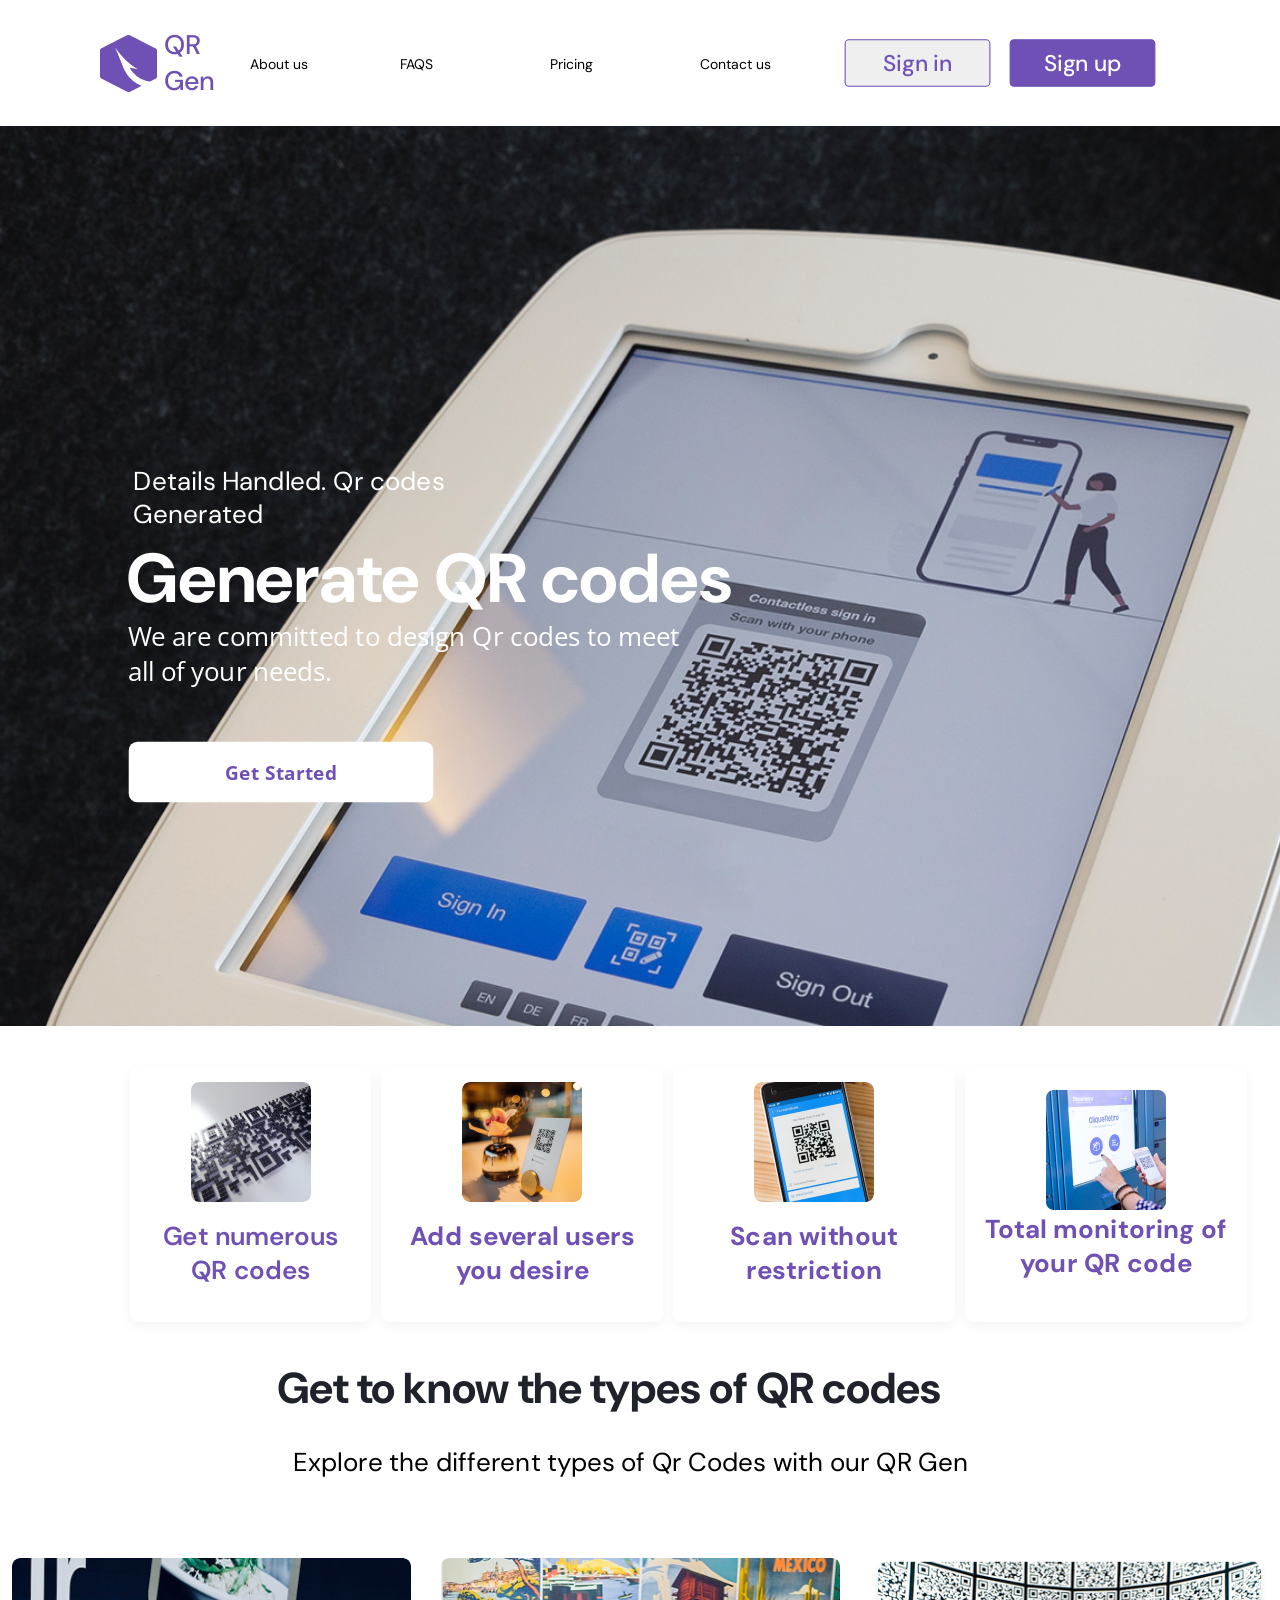
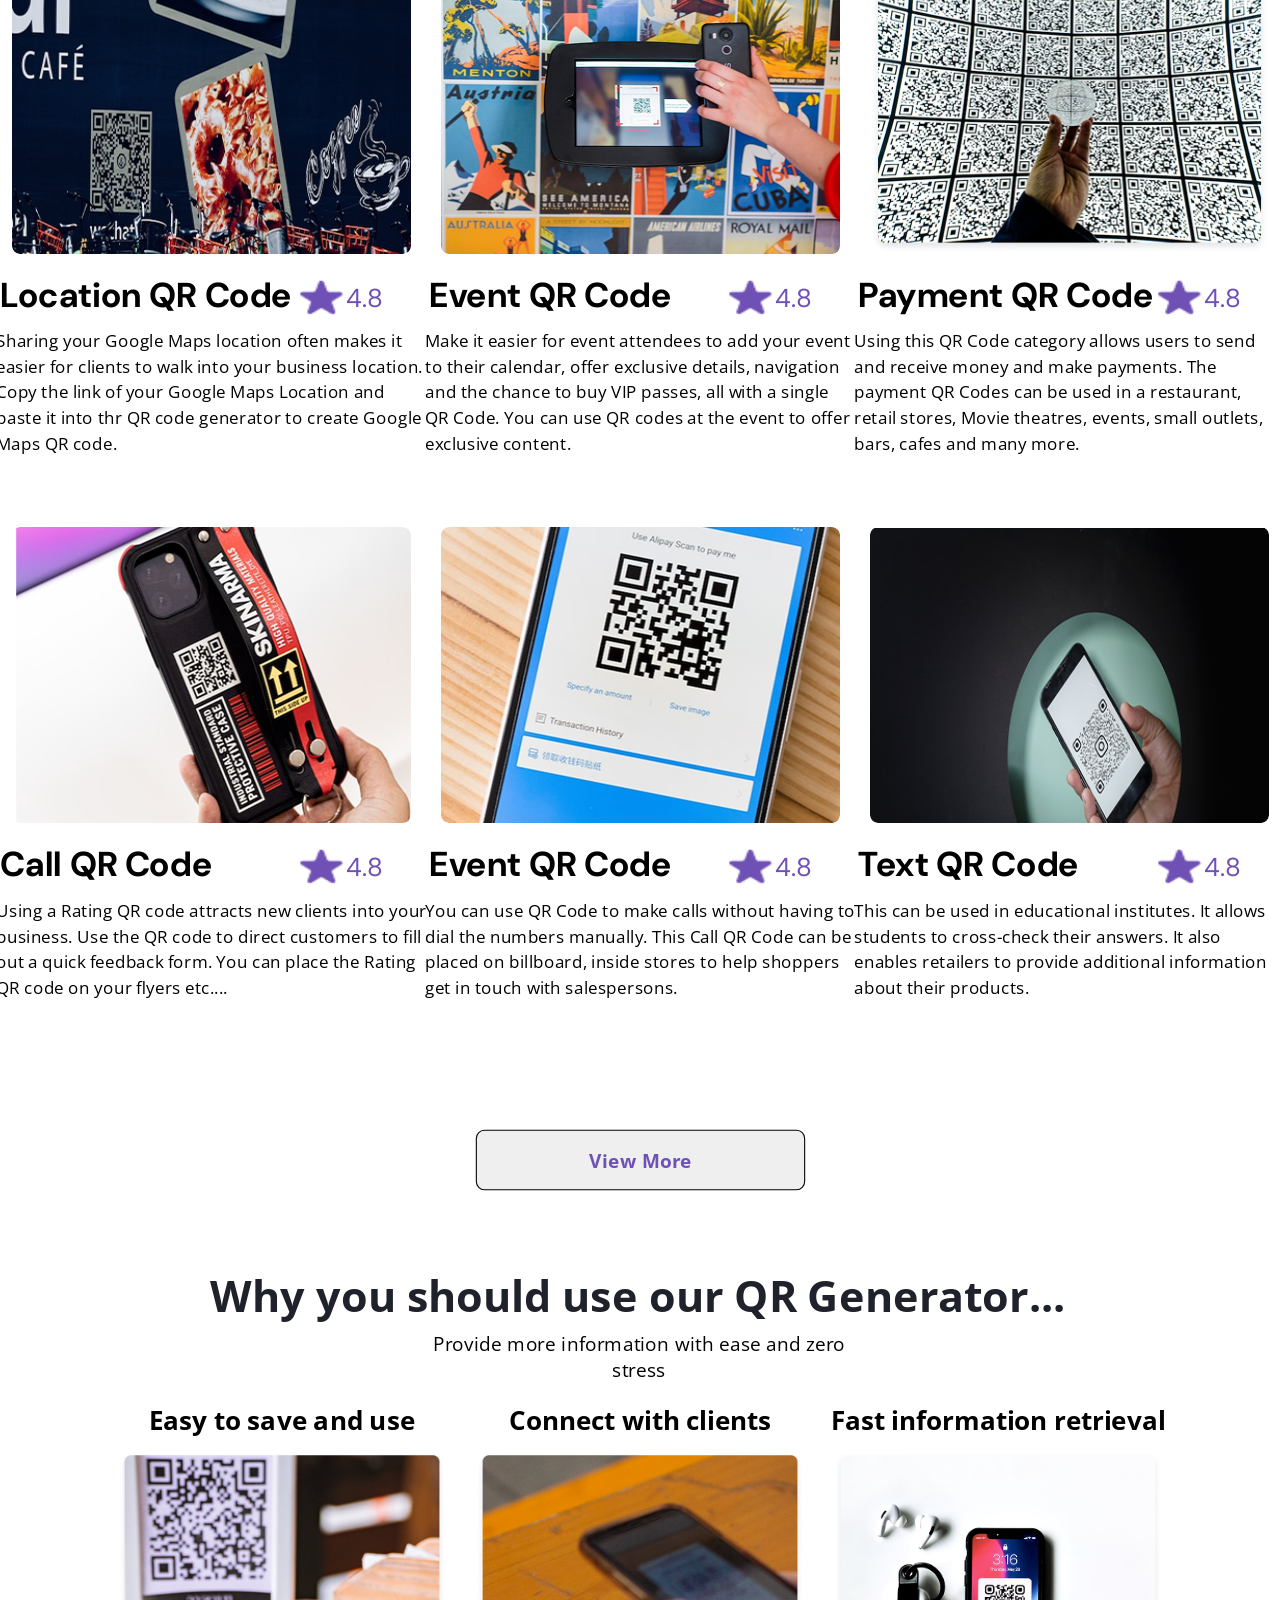
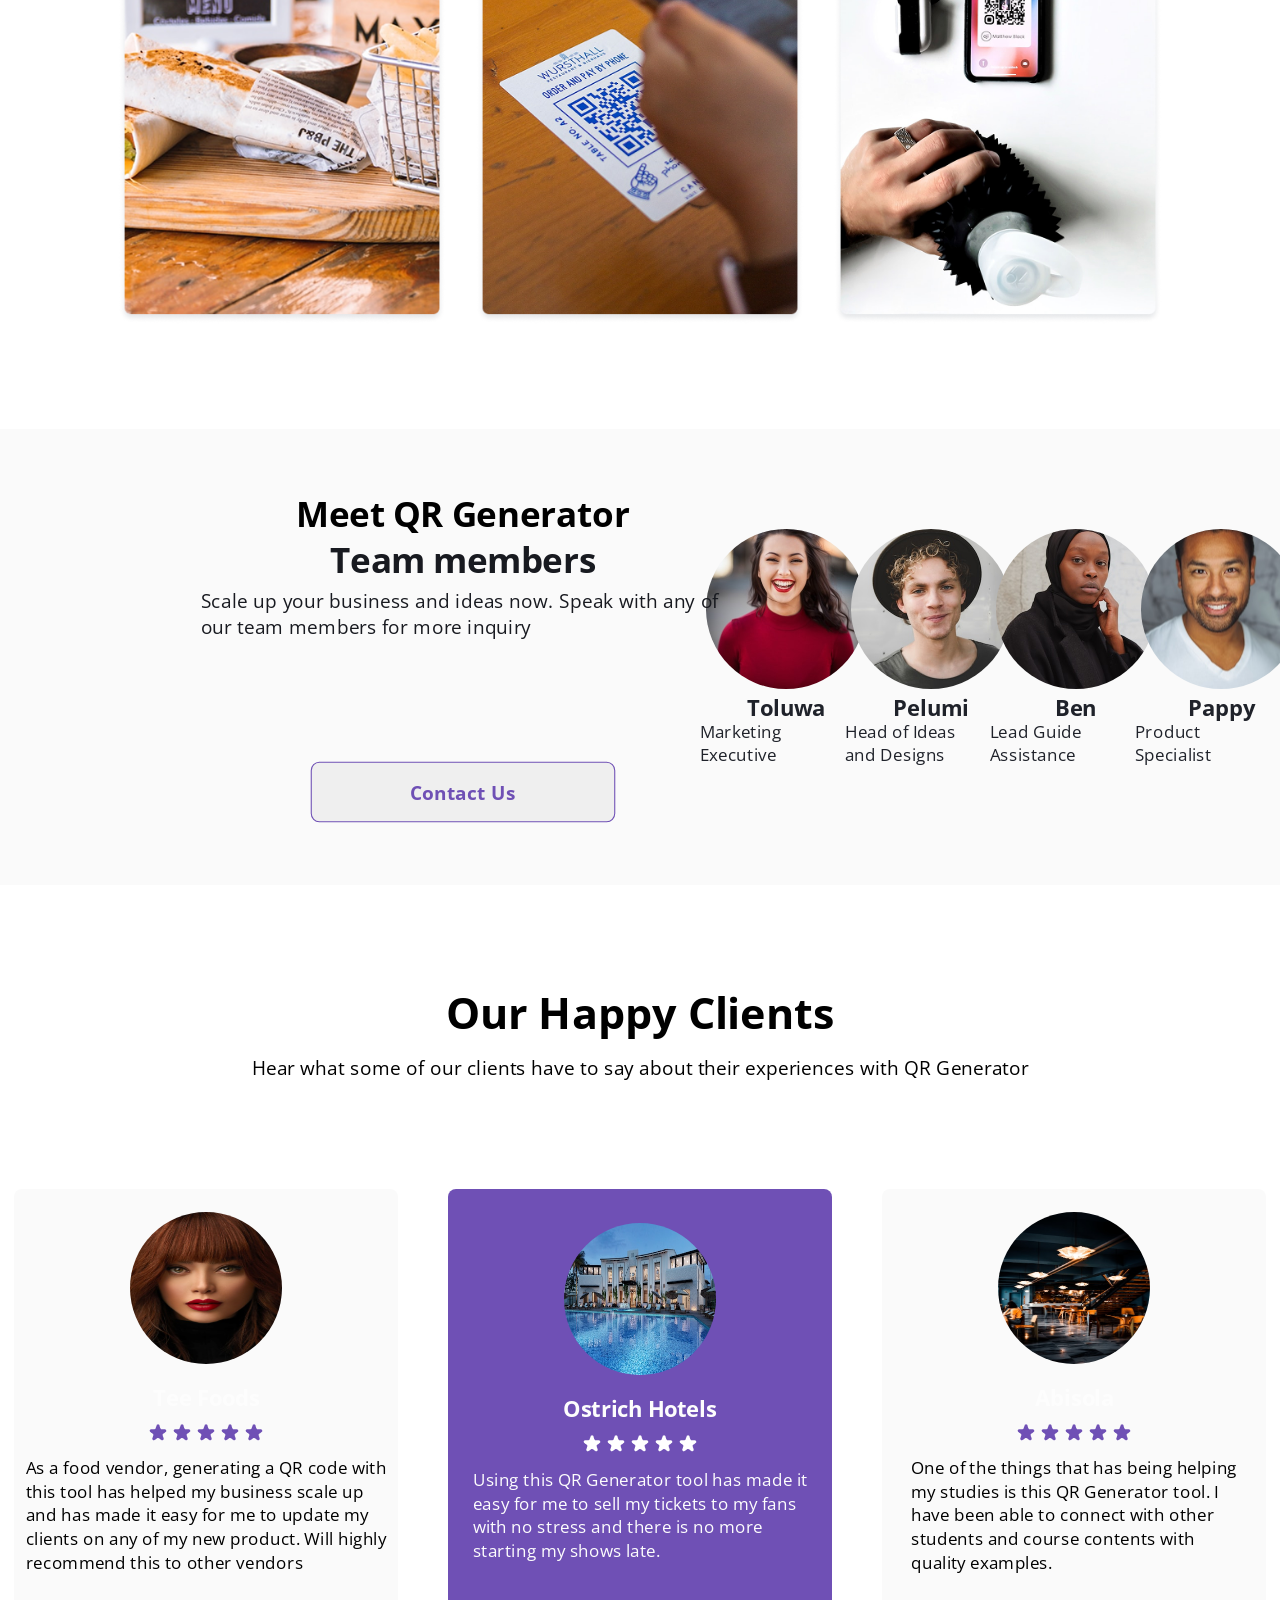
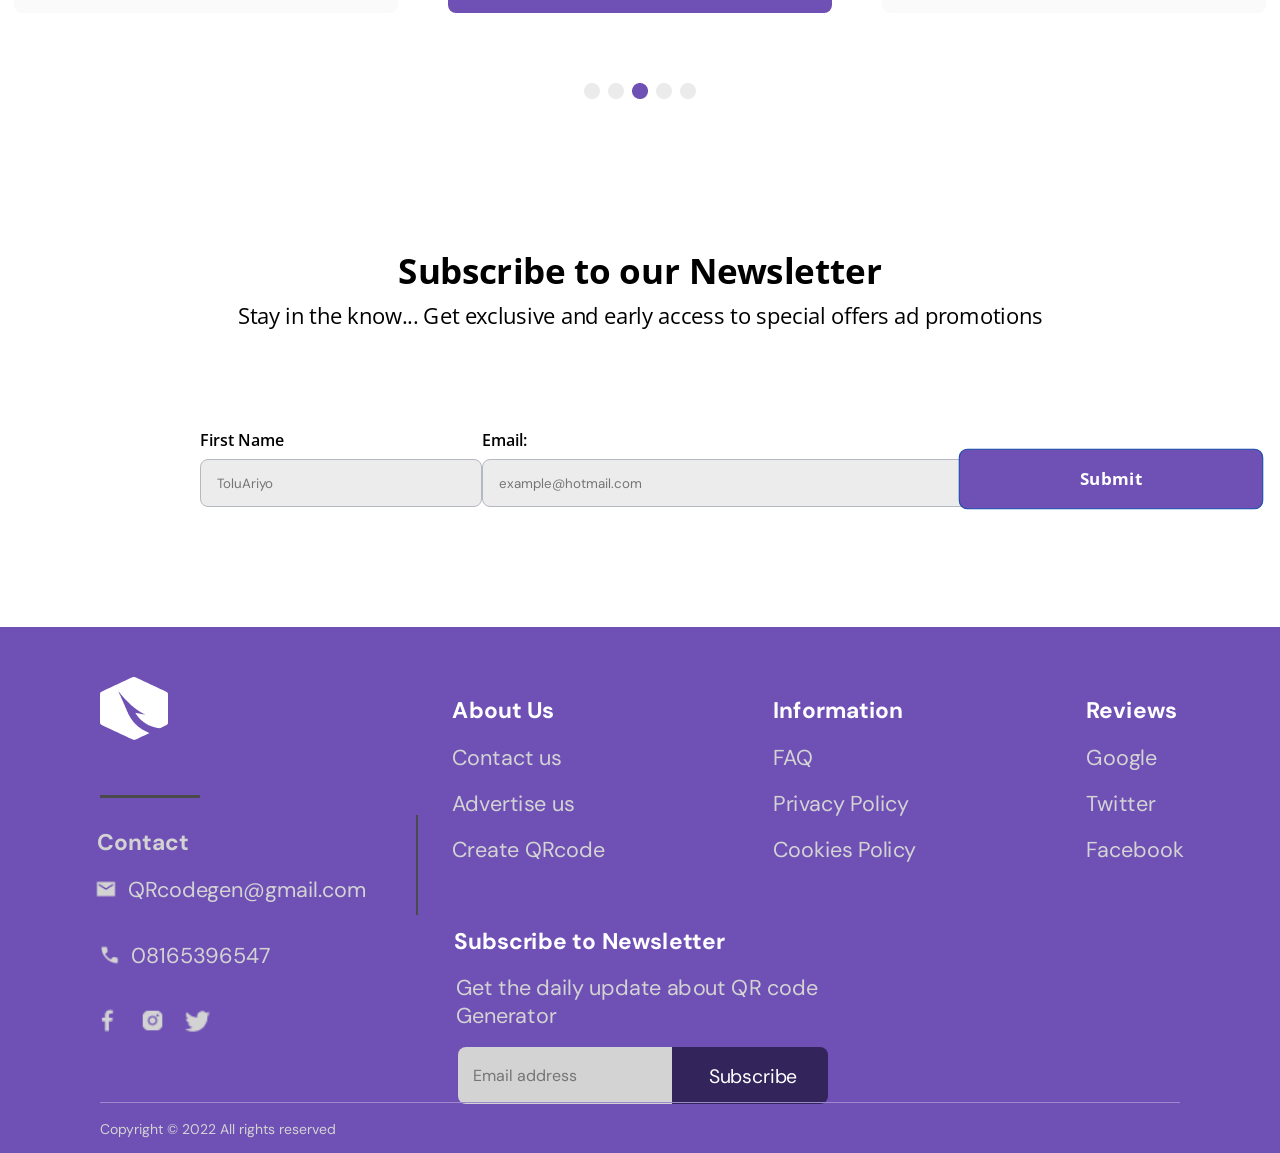
==== index.html @ 6923ab74 "changed HTML file name to index.html" ====
<!doctype html>
<html lang="en">
  <head>
    <meta charset="UTF-8" />
    <meta name="viewport" content="width=device-width, initial-scale=1.0" />
    <link rel="stylesheet" href="landing-page.css" />

    <title>QR Generate</title>
  </head>
  <body>
    <header>
      <div id="header-section">
        <div id="qr-gen">
          <img
            class="qr-img"
            src="Landing-page-images/The Catch Co svg.png"
            alt="Landing-page-images" />
          <p>QR Gen</p>
        </div>
        <nav>
          <ul>
            <a href=""><li>About us</li></a>
            <a href=""><li>FAQS</li></a>
            <a href=""> <li>Pricing</li></a>
            <a href=""><li>Contact us</li></a>
            <button class="sign-in">Sign in</button>
            <button class="sign-up">Sign up</button>
          </ul>
        </nav>
      </div>
    </header>

    <section class="hero">
      <div class="body-image"></div>
      <div class="tagline">
        <p class="details-handled">Details Handled. Qr codes Generated</p>
        <h1>Generate QR codes</h1>
        <p class="committed">
          We are committed to design Qr codes to meet <br />
          all of your needs.
        </p>
        <button class="get-started-btn">Get Started</button>
      </div>
    </section>

    <section class="features-container">
      <div class="feature-card">
        <div class="image-wrapper">
          <img
            class="flight"
            src="Landing-page-images/icons8-flight-64 (1) 1.svg"
            alt="" />
          <p class="numerous-code">Get numerous QR codes</p>
        </div>
      </div>

      <div class="feature-card">
        <div class="image-wrapper">
          <img
            class="tourism"
            src="Landing-page-images/icons8-tourism-64 1.png"
            alt="" />
          <p class="several-users">Add several users <br />you desire</p>
        </div>
      </div>
      <div class="feature-card">
        <div class="image-wrapper">
          <img
            class="hotel-building"
            src="Landing-page-images/icons8-hotel-building-96 1.png"
            alt="" />
          <p class="no-restriction">
            Scan without <br />
            restriction
          </p>
        </div>
      </div>

      <div class="feature-card">
        <div class="image-wrapper">
          <img
            class="transportation"
            src="Landing-page-images/icons8-transportation-64 2.png"
            alt="" />
          <p class="total-monitoring">Total monitoring of your QR code</p>
        </div>
      </div>
    </section>

    <section class="explore">
      <div>
        <h2>Get to know the types of QR codes</h2>
        <p>Explore the different types of Qr Codes with our QR Gen</p>
      </div>
    </section>

    <!-- LETTER-SPACING NEEEDED FOR THE PARAGRAPHS IN RECTANGLE-CONTAINER SECTION -->
    <section class="rectangle-container">
      <!-- First -->
      <div class="rectangle-main">
        <img class="layout" src="Landing-page-images/Rectangle 9.png" alt="" />

        <div class="ratings-class">
          <div>
            <h2>Location QR Code</h2>
          </div>

          <div class="ratings">
            <img src="Landing-page-images/Star 1.png" alt="" />
            <span>4.8</span>
          </div>
        </div>

        <p>
          Sharing your Google Maps location often makes it easier for clients to
          walk into your business location. Copy the link of your Google Maps
          Location and paste it into thr QR code generator to create Google Maps
          QR code.
        </p>
      </div>

      <!-- Second -->
      <div class="rectangle-main">
        <img class="layout" src="Landing-page-images/Rectangle 5.png" alt="" />

        <div class="ratings-class">
          <div>
            <h2>Event QR Code</h2>
          </div>

          <div class="ratings">
            <img src="Landing-page-images/Star 1.png" alt="" />
            <span>4.8</span>
          </div>
        </div>

        <p>
          Make it easier for event attendees to add your event to their
          calendar, offer exclusive details, navigation and the chance to buy
          VIP passes, all with a single QR Code. You can use QR codes at the
          event to offer exclusive content.
        </p>
      </div>

      <!-- Third -->
      <div class="rectangle-main">
        <img class="layout" src="Landing-page-images/Rectangle 6.png" alt="" />

        <div class="ratings-class">
          <div>
            <h2>Payment QR Code</h2>
          </div>

          <div class="ratings">
            <img src="Landing-page-images/Star 1.png" alt="" />
            <span>4.8</span>
          </div>
        </div>

        <p>
          Using this QR Code category allows users to send and receive money and
          make payments. The payment QR Codes can be used in a restaurant,
          retail stores, Movie theatres, events, small outlets, bars, cafes and
          many more.
        </p>
      </div>
    </section>

    <section class="rectangle-container">
      <!-- First -->
      <div class="rectangle-main">
        <img
          class="layout"
          src="Landing-page-images/Why section 1.png"
          alt="" />

        <div class="ratings-class">
          <div>
            <h2>Call QR Code</h2>
          </div>

          <div class="ratings">
            <img src="Landing-page-images/Star 1.png" alt="" />
            <span>4.8</span>
          </div>
        </div>

        <p>
          Using a Rating QR code attracts new clients into your business. Use
          the QR code to direct customers to fill out a quick feedback form. You
          can place the Rating QR code on your flyers etc....
        </p>
      </div>

      <!-- Second -->
      <div class="rectangle-main">
        <img class="layout" src="Landing-page-images/Frame 30790.png" alt="" />

        <div class="ratings-class">
          <div>
            <h2>Event QR Code</h2>
          </div>

          <div class="ratings">
            <img src="Landing-page-images/Star 1.png" alt="" />
            <span>4.8</span>
          </div>
        </div>

        <p>
          You can use QR Code to make calls without having to dial the numbers
          manually. This Call QR Code can be placed on billboard, inside stores
          to help shoppers get in touch with salespersons.
        </p>
      </div>

      <!-- Third -->
      <div class="rectangle-main">
        <img class="layout" src="Landing-page-images/Rectangle 7.png" alt="" />

        <div class="ratings-class">
          <div>
            <h2>Text QR Code</h2>
          </div>

          <div class="ratings">
            <img src="Landing-page-images/Star 1.png" alt="" />
            <span>4.8</span>
          </div>
        </div>

        <p>
          This can be used in educational institutes. It allows students to
          cross-check their answers. It also enables retailers to provide
          additional information about their products.
        </p>
      </div>
    </section>

    <section class="btn">
      <button class="view-more-btn">View More</button>
    </section>

    <section class="centered">
      <div class="centered-container">
        <h2>Why you should use our QR Generator...</h2>
        <p>Provide more information with ease and zero stress</p>
      </div>
    </section>

    <section class="easy-fast-connect">
      <div class="efc-container">
        <h2 class="one">Easy to save and use</h2>
        <img src="Landing-page-images/Rectangle A.png" alt="" />
      </div>

      <div class="efc-container">
        <h2 class="three">Connect with clients</h2>
        <img src="Landing-page-images/Rectangle 5 B.png" alt="" />
      </div>

      <div class="efc-container">
        <h2 class="two">Fast information retrieval</h2>
        <img src="Landing-page-images/Rectangle 5 C.png" alt="" />
      </div>
    </section>

    <section class="team-container">
      <div class="scale">
        <h2>Meet QR Generator <span class="team">Team members</span></h2>
        <p>
          Scale up your business and ideas now. Speak with any of <br />
          <span class="our-team">our team members for more inquiry</span>
        </p>

        <button class="contact-us-btn">Contact Us</button>
      </div>

      <div class="team-members">
        <div>
          <img src="Landing-page-images/Toluwa.jpg" alt="" />
          <h3>Toluwa</h3>
          <p>
            Marketing <br />
            Executive
          </p>
        </div>

        <div>
          <img src="Landing-page-images/Pelumi.jpg" alt="" />
          <h3>Pelumi</h3>
          <p>
            Head of Ideas <br />
            and Designs
          </p>
        </div>

        <div>
          <img src="Landing-page-images/Ben.jpg" alt="" />
          <h3>Ben</h3>
          <p>
            Lead Guide <br />
            Assistance
          </p>
        </div>

        <div>
          <img src="Landing-page-images/Pappy.jpg" alt="" />
          <h3>Pappy</h3>
          <p>
            Product <br />
            Specialist
          </p>
        </div>
      </div>
    </section>

    <section class="happy-client">
      <h2>Our Happy Clients</h2>
      <p>
        Hear what some of our clients have to say about their experiences with
        QR Generator
      </p>
    </section>

    <section class="star-ratings">
      <div class="profile">
        <img src="Landing-page-images/Tee-foods.jpg" alt="" />
        <h3>Tee Foods</h3>
        <img class="profile-word" src="Landing-page-images/Stars.png" alt="" />
        <p>
          As a food vendor, generating a QR code with <br />
          this tool has helped my business scale up <br />
          and has made it easy for me to update my <br />
          clients on any of my new product. Will highly <br />
          recommend this to other vendors
        </p>
      </div>

      <div class="profile hotels">
        <img src="Landing-page-images/Ostrich-Hotels.jpg" alt="" />
        <h3>Ostrich Hotels</h3>
        <img
          class="profile-word"
          src="Landing-page-images/White-Star.png"
          alt="" />
        <p>
          Using this QR Generator tool has made it <br />
          easy for me to sell my tickets to my fans <br />
          with no stress and there is no more <br />
          starting my shows late.
        </p>
      </div>

      <div class="profile">
        <img src="Landing-page-images/Abisola.jpg" alt="" />
        <h3>Abisola</h3>
        <img class="profile-word" src="Landing-page-images/Stars.png" alt="" />
        <p>
          One of the things that has being helping <br />
          my studies is this QR Generator tool. I <br />
          have been able to connect with other <br />
          students and course contents with <br />
          quality examples.
        </p>
      </div>
    </section>
    <section class="loading">
      <img src="Landing-page-images/Load.png" alt="" />
    </section>

    <section class="subscribe">
      <div class="subscribe-container">
        <h2>Subscribe to our Newsletter</h2>
        <p>
          Stay in the know... Get exclusive and early access to special offers
          ad promotions
        </p>
      </div>
    </section>

    <section class="form-container">
      <form action="/submit" method="POST">
        <div class="information">
          <label for="name">First Name</label>
          <input type="name" id="name" placeholder="ToluAriyo" />
        </div>

        <div class="information email">
          <label for="email">Email:</label>
          <input
            type="email"
            id="email"
            name="email"
            placeholder="example@hotmail.com" />
        </div>

        <div class="information">
          <button type="submit">Submit</button>
        </div>
      </form>
    </section>

    <footer>
      <div class="site-footer">
        <div class="left-footer">
          <img class="vector-img" src="Landing-page-images/Vector.png" alt="" />
          <div class="line"></div>
          <h2>Contact</h2>
          <p>
            <img src="Landing-page-images/ic_sharp-email.png" alt="" />
            QRcodegen@gmail.com
          </p>
          <p>
            <img
              src="Landing-page-images/material-symbols_call.png"
              alt="" />08165396547
          </p>
          <div class="images-class">
            <img src="Landing-page-images/uim_facebook-f.png" alt="" />
            <img src="Landing-page-images/ph_instagram-logo-fill.png" alt="" />
            <img src="Landing-page-images/bi_twitter.png" alt="" />
          </div>
          <!-- <p>Copyright &copy; 2022 All rights reserved</p> -->
        </div>

        <div class="line2"></div>

        <div class="right-footer">
          <div>
            <h2>About Us</h2>
            <p>Contact us</p>
            <p>Advertise us</p>
            <p>Create QRcode</p>
          </div>

          <div>
            <h2>Information</h2>
            <p>FAQ</p>
            <p>Privacy Policy</p>
            <p>Cookies Policy</p>
          </div>

          <div>
            <h2>Reviews</h2>
            <p>Google</p>
            <p>Twitter</p>
            <p>Facebook</p>
          </div>

          <div>
            <h2 class="last">Subscribe to Newsletter</h2>
            <p class="update">Get the daily update about QR code Generator</p>
            <div class="subscribe-box">
              <input type="email" placeholder="Email address" />
              <button>Subscribe</button>
            </div>
          </div>
        </div>
      </div>

      <hr class="footer-divider" />
      <div class="footer-copyright">
        Copyright &copy; 2022 All rights reserved
      </div>
    </footer>
  </body>
</html>
---- landing-page.css ----
@font-face {
  font-family: DM Sans;
  src: url(fonts/DMSans-VariableFont_opsz\,wght.ttf);
}

@font-face {
  font-family: Open sans;
  src: url(fonts/OpenSans-VariableFont_wdth\,wght.ttf);
}

* {
  margin: 0;
  padding: 0;
  box-sizing: border-box;
  font-family: DM sans;
}

body {
  overflow-x: hidden;
}
#header-section,
#qr-gen,
nav,
ul,
.features-container {
  display: flex;
  align-items: center;
  justify-content: space-between;
}

li {
  width: 100px;
  height: 16px;
  margin-right: 50px;
  font-weight: 400;
  font-size: 0.875rem;
}

header {
  padding: 10px 100px;
}
ul {
  list-style: none;
}
a,
a:hover,
a:active,
a:visited {
  text-decoration: none;
  color: #000;
}
#qr-gen img {
  width: 57px;
  height: 57px;
  margin-right: 10px;
}
#qr-gen p {
  color: #6f50b5;
  font-weight: 500;
  font-size: 1.56rem;
  margin-top: 20px;
}
.sign-in,
.sign-up {
  width: 135px;
  height: 44px;
  border-radius: 4px;
  border-width: none;
  border: 1px solid #6f50b5;
  color: #6f50b5;
  margin-right: 30px;
  font-weight: 500;
  font-size: 1.3125rem;
  transition: all 0.3s ease;
  cursor: pointer;
}
.sign-in:hover {
  color: #fff;
  background-color: #261943;
  transform: scale(1.1);
}
.sign-up {
  background-color: #6f50b5;
  color: #fff;
}
.sign-up:hover {
  background-color: #fff;
  color: #6f50b5;
  transform: scale(1.1);
}
.body-image {
  height: 100vh;
  width: 100%;
  background-image: url(Landing-page-images/Rectangle\ 3.png);
  background-size: cover;
  background-position: 90% center;
  background-repeat: no-repeat;
  position: relative;
  display: flex;
  /* align-items: center; */
}
.body-image {
  
  align-items: flex-end;
  padding: 0 20px 60px;
  overflow: hidden;
}

.tagline {
  position: absolute;
  bottom: 100px;
  left: 150px;
}

.details-handled {
  width: 413px;
  height: 32px;
  font-weight: 400;
  font-size: 1.5rem;
  color: #ffffff;
  margin-bottom: 40px;
}
.tagline h1 {
  width: 603px;
  height: 83px;
  font-weight: 700;
  font-size: 4rem;
  color: #ffffff;
  margin-bottom: 30px;
}
.tagline h1 {
  margin: 0;
}
.committed {
  width: 561px;
  height: 64px;
  font-size: 1.5rem;
  font-weight: 400;
  font-family: Open sans;
  color: #ffffff;
  margin-bottom: 60px;
  text-align: start;
}

.get-started-btn {
  width: 282px;
  height: 56px;
  border-radius: 8px;
  padding: 12px 8px;
  background-color: #fff;
  border: none;
  color: #6f50b5;
  font-size: 1.125rem;
  font-family: Open sans;
  font-weight: 700;
  margin-left: -10px;
}
.features-container {
  padding: 40px 130px;
  background-color: #fff;
  gap: 10px;
}
.feature-card {
  background: #ffffff;
  border-radius: 8px;
  box-shadow: 0 4px 12px rgba(0, 0, 0, 0.05);
  display: flex;
  flex-direction: column;
  align-items: center;
  justify-content: center;
  width: 282px;
  height: 256px;
  padding: 20px;
  text-align: center;

  transition:
    transform 0.35s cubic-bezier(0.25, 1, 0.5, 1),
    box-shadow 0.35s cubic-bezier(0.25, 1, 0.5, 1);

  cursor: pointer;
}
.feature-card:hover {
  transform: translateY(-8px) scale(1.03);
  box-shadow: 0 15px 30px rgba(111, 80, 181, 0.15);
}

.feature-card:hover img {
  transform: scale(1.05);
}
.flight,
.tourism,
.hotel-building,
.transporation {
  width: 120px;
  height: 120px;
  border-radius: 8px;
  margin-bottom: 15px;

  transition: transform 0.4s ease;
}

.features-container p {
  text-align: center;
}
.numerous-code {
  width: 201px;
  height: 64px;
  /* font-family: Open sans; */
  font-weight: 600;
  font-size: 1.5rem;
  color: #6f50b5;
}
.several-users {
  width: 253px;
  height: 64px;
  font-weight: 700;
  font-size: 1.5rem;
  color: #6f50b5;
}
.no-restriction {
  width: 262px;
  height: 64px;
  font-size: 1.5rem;
  font-weight: 700;
  color: #6f50b5;
}
.total-monitoring {
  width: 256px;
  height: 64px;
  font-size: 1.5rem;
  font-weight: 700;
  color: #6f50b5;
}
.explore {
  display: flex;
  justify-content: center;
  align-items: center;
  margin-bottom: 40px;
}

.explore h2 {
  width: 673px;
  height: 64px;
  font-weight: 700;
  font-size: 2.5rem;
  color: #1f222a;
  margin-bottom: 20px;
}
.explore p {
  width: 650px;
  height: 32px;
  font-weight: 400;
  font-size: 1.5rem;
  color: #000000;
  margin-left: 15px;
}
.explore-section {
  padding: 40px 20px;
  background-color: #ffffff;
}
.explore-section {
  padding: 20px 100px;
  background-color: #fff;
}
.rectangle-container {
  display: grid;
  grid-template-columns: repeat(3, 1fr);
  padding: 20px 200px;
  justify-content: center;
  align-items: start;
  margin-bottom: 15px;
  width: 100%;
  gap: 30px;
}

.ratings-class {
  display: flex;
  justify-content: space-between;
  align-items: center;
  padding-right: 30px;
}
.ratings {
  display: flex;
  align-items: center;
  gap: 5px;
}

.layout {
  width: 100%;
  height: 296px;
  border-radius: 8px;
  margin-bottom: 15px;
}

span {
  color: #6f50b5;
  width: 34px;
  height: 32px;
  font-weight: 400;
  font-size: 1.5rem;
}
.rectangle-main p {
  /* width: 100%;
  height: 120px; */
  font-family: Open sans;
  font-weight: 400;
  font-size: 1rem;
  text-align: start;
  margin-top: 10px;
  line-height: 1.5;
}
.ratings img {
  width: 40px;
  height: 32px;
}
.ratings-class h2 {
  width: 290px;
  height: 48px;
  font-weight: 700;
  font-size: 2rem;
}
.btn {
  display: flex;
  justify-content: center;
  align-items: center;
}
.view-more-btn {
  width: 305px;
  height: 56px;
  border-radius: 8px;
  padding: 12px 8px;
  border-width: none;
  border: 1px solid #000000;
  margin-top: 80px;
  margin-bottom: 80px;
  color: #6f50b5;
  font-family: Open sans;
  font-weight: 700;
  font-size: 1.125rem;
  cursor: pointer;
}
.view-more-btn:hover,
.get-started-btn:hover,
.contact-us-btn:hover {
  background-color: #4f46e5;
  color: #fff;
}
.centered {
  display: flex;
  justify-content: center;
  align-items: center;
}
.centered-container h2 {
  width: 796px;
  height: 64px;
  font-weight: 700;
  font-family: Open sans;
  font-size: 2.5rem;
  color: #1f222a;
}
.centered-container p {
  margin-left: 180px;
  text-align: center;
  width: 434px;
  height: 32px;
  font-family: Open sans;
  font-size: 1.125rem;
  font-weight: 400;
  margin-bottom: 20px;
}
.easy-fast-connect {
  display: flex;
  align-items: center;
  justify-content: center;
  padding: 20px 150px;
  gap: 30px;
}

.efc-container h2 {
  text-align: center;
  width: 328px;
  height: 48px;
  font-weight: 700;
  font-size: 1.5rem;
  font-family: Open sans;
}

.efc-container img {
  width: 100%;
  height: 100%;
  margin-bottom: 80px;
}
.team-container {
  display: flex;
  justify-content: space-between;
  align-items: center;
  padding: 20px 200px;
  background-color: #fafafa;
  margin-bottom: 100px;

  width: 100%;
  height: 456px;
}
.team-members h3,
p {
  text-align: center;
}
.team-members h3 {
  color: #1f222a;
  font-family: Open sans;
  font-weight: 700;
  font-size: 1.25rem;
}
.team-members p {
  color: #1f222a;
  font-weight: 400;
  font-size: 1rem;
  font-family: Open sans;
}
.team-members {
  display: grid;
  grid-template-columns: repeat(4, 1fr);
  /* display: flex;
  align-items: center; */
}
.team-members img {
  width: 160px;
  height: 160px;
  border-radius: 50%;
  object-fit: cover;

  transition: transform 0.4s ease-out;
}
.team-members:hover img,
p,
h3,
h2,
h1,
button,
span,
.ratings img {
  animation: playfulWiggle 0.6s ease-in-out forwards;
}
@keyframes playfulWiggle {
  0% {
    transform: scale(1) rotate(0deg);
  }
  30% {
    transform: scale(1.08) rotate(-3deg);
  }
  60% {
    transform: scale(1.08) rotate(3deg);
  }
  100% {
    transform: scale(1.08) rotate(0deg);
  }
}
.team-members div {
  margin-right: -15px;
}
.scale {
  padding-left: 100px;
}
.scale h2,
.team {
  width: 384px;
  height: 96px;
  font-family: Open sans;
  font-weight: 700;
  font-size: 2rem;
  color: #000;
}
.team {
  margin-right: 30px;
}
.scale .team {
  margin-left: 30px;
  color: #181a20;
}
.scale p .our-team {
  color: #181a20;
  width: 486px;
  height: 64px;
  font-family: Open sans;
  font-size: 1.125rem;
  color: #181a20;
}
.scale p {
  width: 486px;
  height: 64px;
  font-family: Open sans;
  font-size: 1.125rem;
  color: #181a20;
}
.scale {
  display: flex;
  align-items: center;
  flex-direction: column;
  text-align: center;
  margin-left: -80px;
}
.contact-us-btn {
  width: 282px;
  height: 56px;
  border-radius: 8px;
  border: 0.5px solid #6f50b5;
  font-family: Open sans;
  font-weight: 700;
  font-size: 1.125rem;
  color: #6f50b5;
  margin-top: 90px;
}
.happy-client {
  text-align: center;
  margin-bottom: 90px;
}
.happy-client h2 {
  font-family: Open sans;
  font-weight: 700;
  font-size: 2.5rem;
  margin-bottom: 15px;
}
.happy-client p {
  text-align: center;
  font-family: Open sans;
  font-weight: 400;
  font-size: 1.125rem;
}
.star-ratings {
  display: grid;
  grid-template-columns: repeat(3, 384px);
  justify-content: center;
  gap: 50px;
  padding: 20px 150px;
}

.profile {
  display: flex;
  flex-direction: column;
  align-items: center;
  justify-content: center;
  background-color: #fafafa;
  width: 384px;
  height: 424px;
  border-radius: 8px;
  cursor: pointer;
}
.profile:hover,
.hotel,
.efc-container img:hover,
/* .team-members img:hover, */
.layout:hover {
  animation: profile-image 1s ease-in-out;
}
.hotels {
  background-color: #6f50b5;
}
.hotels p,
h3 {
  color: #fdfdfd;
  font-family: Open sans;
  font-size: 1rem;
}
.hotels h3 {
  font-size: 1.25rem;
}
.profile h3 {
  font-weight: 700;
  font-size: 1.25rem;
  font-family: Open sans;
  margin-bottom: 10px;
}

.profile img:first-child {
  width: 152px;
  height: 152px;
  border-radius: 50%;
  margin-bottom: 20px;
}

@keyframes profile-image {
  0% {
    transform: scale(1);
  }
  50% {
    transform: scale(1.1);
  }
  100% {
    transform: scale(1);
  }
}
.profile-word {
  margin-bottom: 15px;
}
.profile p {
  font-family: Open sans;
  font-weight: 400;
  font-size: 1rem;
}
.loading {
  display: flex;
  align-items: center;
  justify-content: center;
  margin-top: 50px;
  margin-bottom: 150px;
}
.subscribe-container {
  text-align: center;
}
.subscribe-container h2 {
  font-weight: 700;
  font-family: Open sans;
  font-size: 2rem;
  margin-bottom: 10px;
}
.subscribe-container p {
  text-align: center;
  font-family: Open sans;
  font-weight: 400;
  font-size: 1.25rem;
  margin-bottom: 80px;
}
.form-container form {
  display: flex;
  align-items: flex-end;
  justify-content: space-between;
  padding: 20px 200px;
  margin-bottom: 100px;
}

.information {
  display: flex;
  align-items: flex-start;
  flex-direction: column;
}
.information input {
  width: 282px;
  height: 48px;
  background-color: #d9d9d980;
  border-radius: 8px;
  padding: 12px 16px;
  border: 0.5px solid #b4b8c0;
}
.email input {
  width: 488px;
  height: 48px;
}
.information label {
  font-family: Open sans;
  font-weight: 600;
  font-size: 1rem;
}
label {
  display: block;
  text-align: start;
  width: 100%;
  margin-bottom: 8px;
}
.information button {
  width: 282px;
  height: 56px;
  padding: 12px 8px;
  border-radius: 8px;
  border-width: none;
  background-color: #6f50b5;
  border: 0.5px solid #174aad;
  font-family: Open sans;
  font-size: 1rem;
  font-weight: 700;
  color: #ffffff;
}
.information button:hover {
  background-color: #270674;
  color: #bdbaba;
}
.site-footer {
  display: flex;
  justify-content: space-between;
  align-items: center;
  width: 100%;
  height: 456px;
  background-color: #6f50b5;
  padding: 20px 100px;
}
.line {
  width: 100px;
  height: 3px;
  background-color: #4a4a4a;
}
.line2 {
  margin-top: 20px;
  margin-left: 60px;
  width: 3px;
  height: 100px;
  background-color: #4a4a4a;
}
/* .line3 {
  width: 80%;
  height: 3px;
   background-color: #4a4a4a;
} */
.left-footer {
  display: flex;
  flex-direction: column;
  justify-content: center;
  align-items: flex-start;
  gap: 20px;
}
.images-class {
  display: flex;
  margin-left: -10px;
  gap: 15px;
}

.left-footer p {
  display: flex;
  gap: 10px;
}
.vector-img {
  width: 68px;
  height: 62.77px;
  /* margin-top: -px; */
  margin-bottom: 35px;
}
.left-footer h2 {
  font-weight: 700;
  font-size: 1.3125rem;
  color: #d3d3d3;
  margin-top: 10px;
}
.left-footer p {
  font-weight: 400;
  font-size: 1.25rem;
  color: #d3d3d3;
}
.left-footer p img {
  margin-left: 5px;
  width: 20px;
  object-fit: contain;
}
.images-class img {
  margin-left: 5px;
  width: 25px;
  height: 25px;
}

.subscribe-box {
  display: flex;
  width: 370px;
  border-radius: 8px;
  overflow: hidden;
}

.subscribe-box input {
  flex: 1;
  border: none;
  padding: 18px 15px;
  font-size: 16px;
  background: #d3d3d3;
  outline: none;
}

.subscribe-box button {
  border: none;
  padding: 0 25px;
  background: #33245c;
  color: white;
  font-size: 18px;
  cursor: pointer;
}

.last {
  margin-top: -5px;
  margin-left: 10px;
}
.right-footer {
  margin-left: 40px;
  margin-top: 90px;
  display: flex;
  justify-content: space-between;
  align-items: center;
  gap: 50px;
  /* New lines */
  width: 100%;
  flex-wrap: wrap;
}
.right-footer div h2,
p {
  text-align: start;
  margin-bottom: 20px;
}
.right-footer h2 {
  font-weight: 700;
  font-size: 1.3125rem;
  color: #fff;
}
.right-footer p {
  font-weight: 400;
  font-size: 1.25rem;
  color: #d3d3d3;
}

/* New line */
.right-footer button,
.right-footer a {
  width: 100%;
  max-width: 100%;
  box-sizing: border-box;
}

.update {
  width: 350px;
  margin-left: 12px;
}
footer {
  position: relative;
  padding-bottom: 60px;
}

.site-footer {
  position: relative;
}

footer {
  background-color: #6f50b5;
  position: relative;
  padding-bottom: 70px;
}

.footer-divider {
  position: absolute;
  bottom: 50px;
  left: 100px;
  right: 100px;
  border: none;
  border-top: 1px solid #9d88cc;
  width: calc(100% - 200px);
}

.footer-copyright {
  position: absolute;
  bottom: 15px;
  left: 100px;
  color: #d3d3d3;
  font-weight: 400;
  font-size: 0.875rem;
}
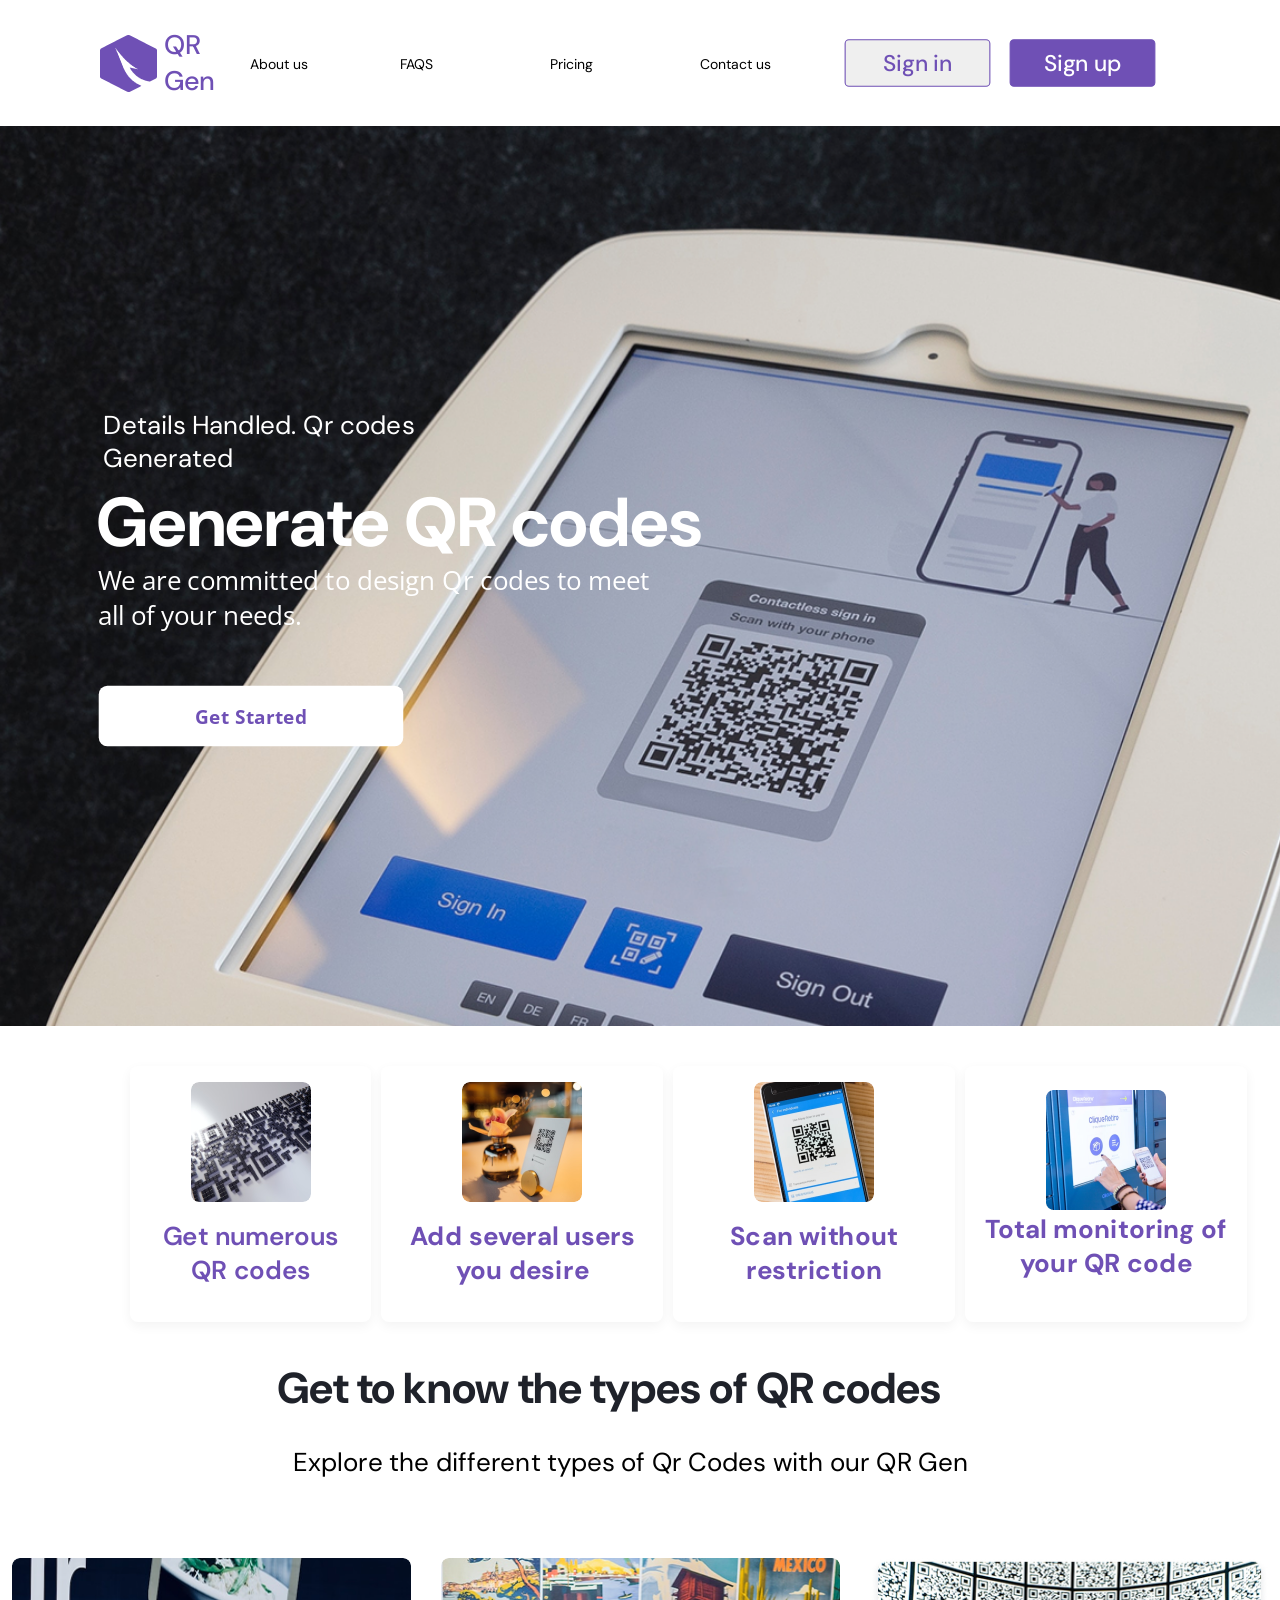
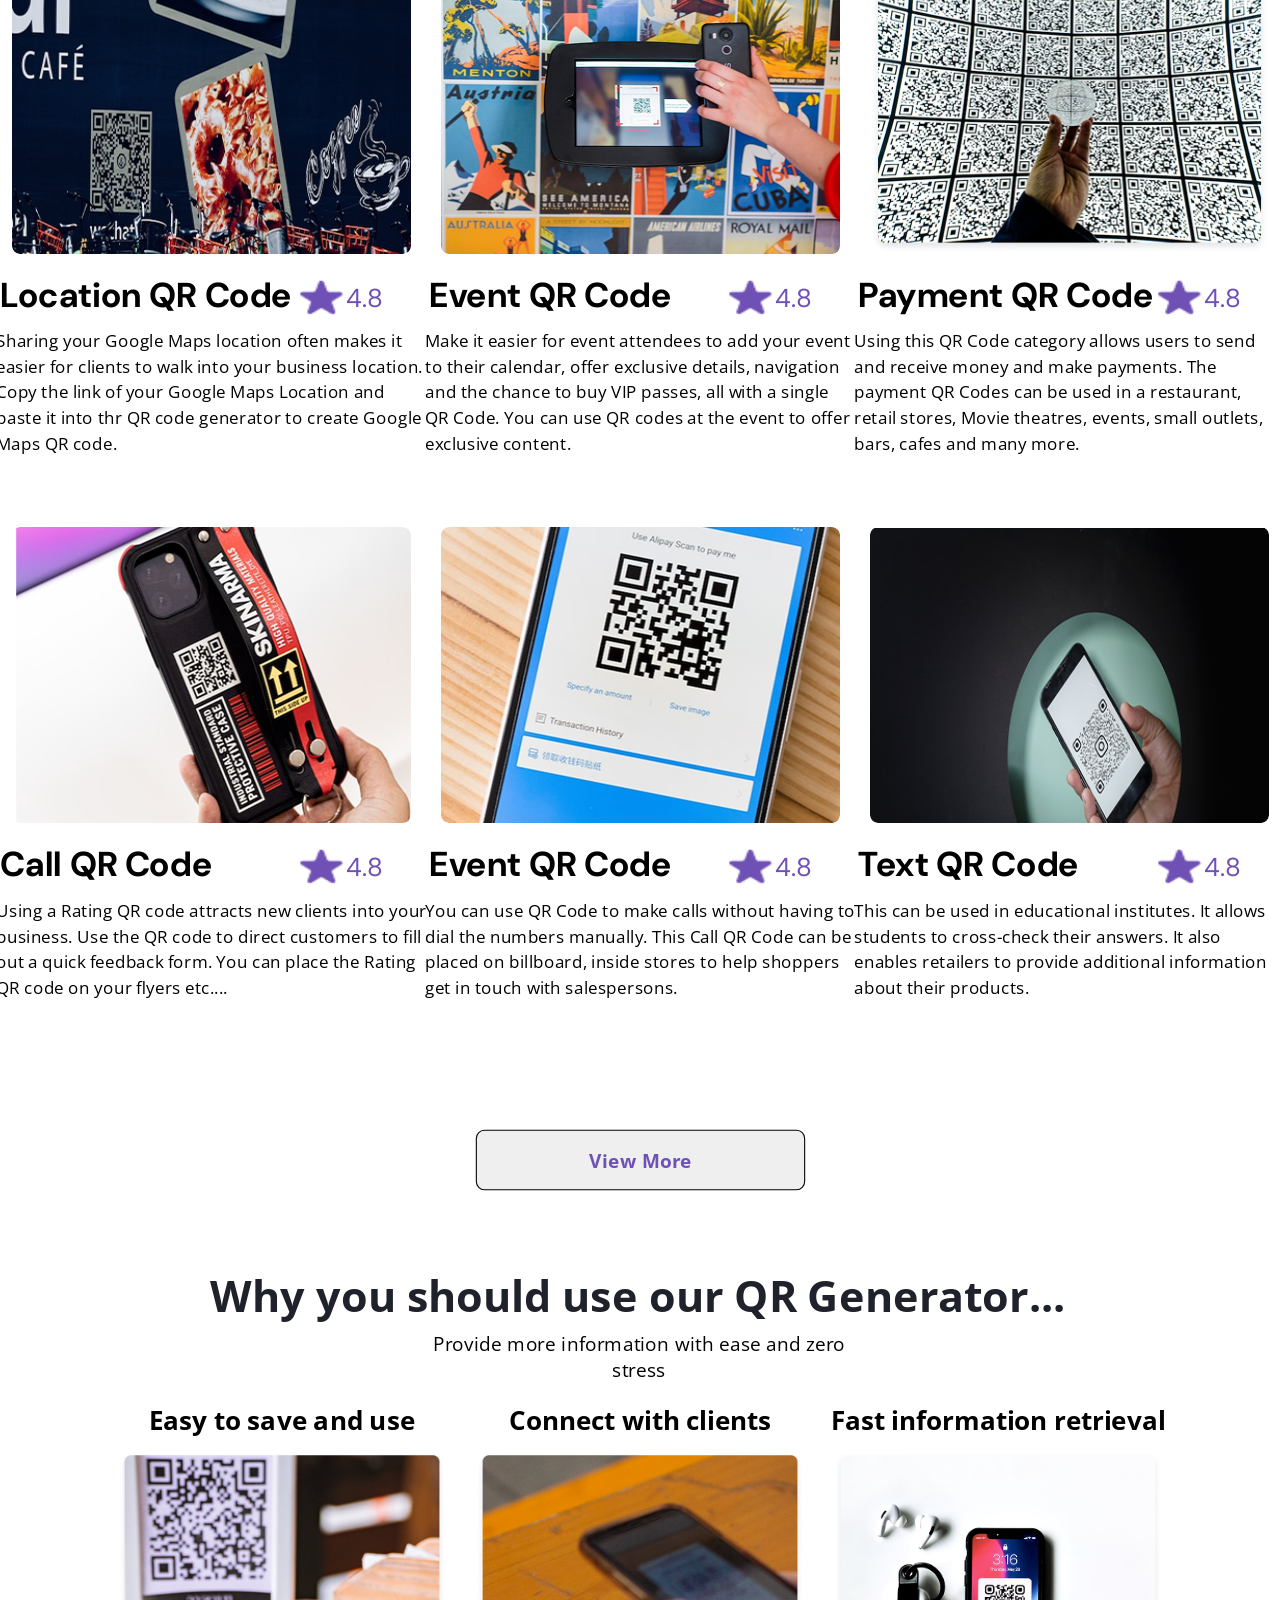
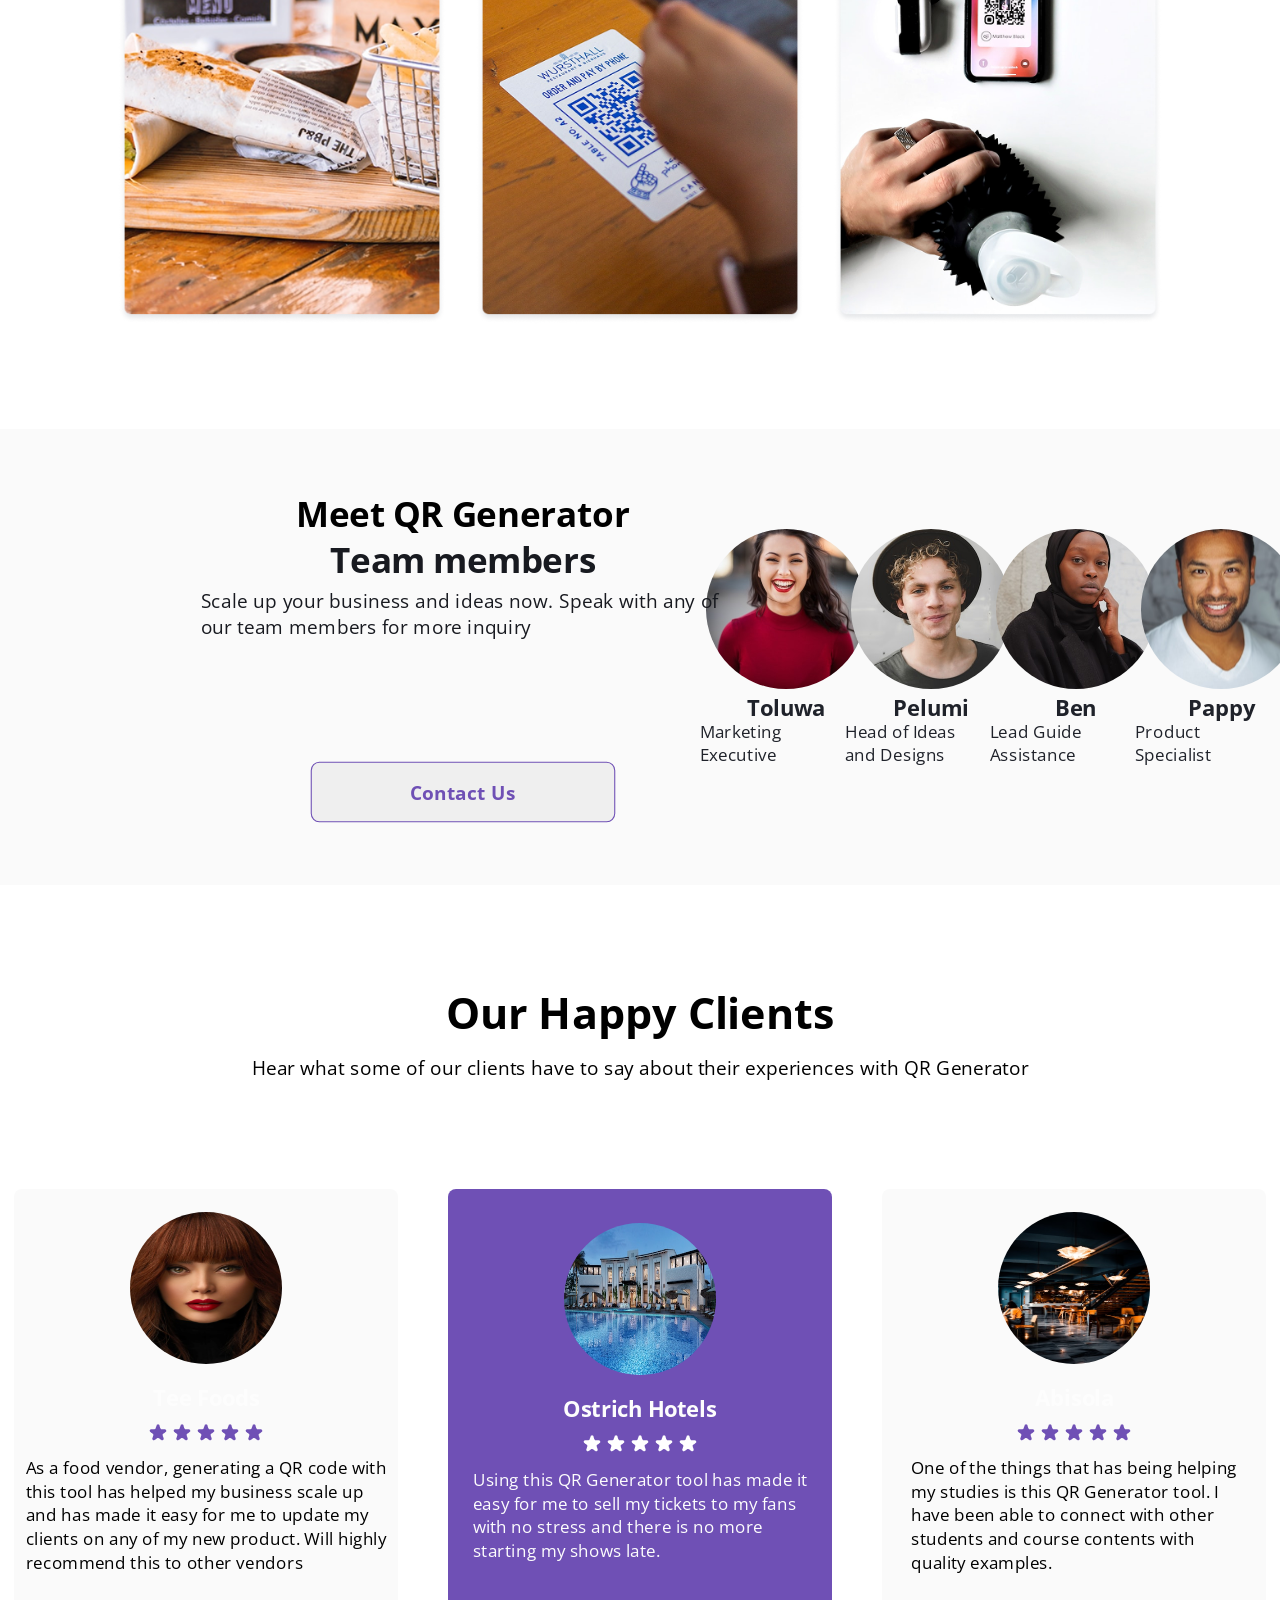
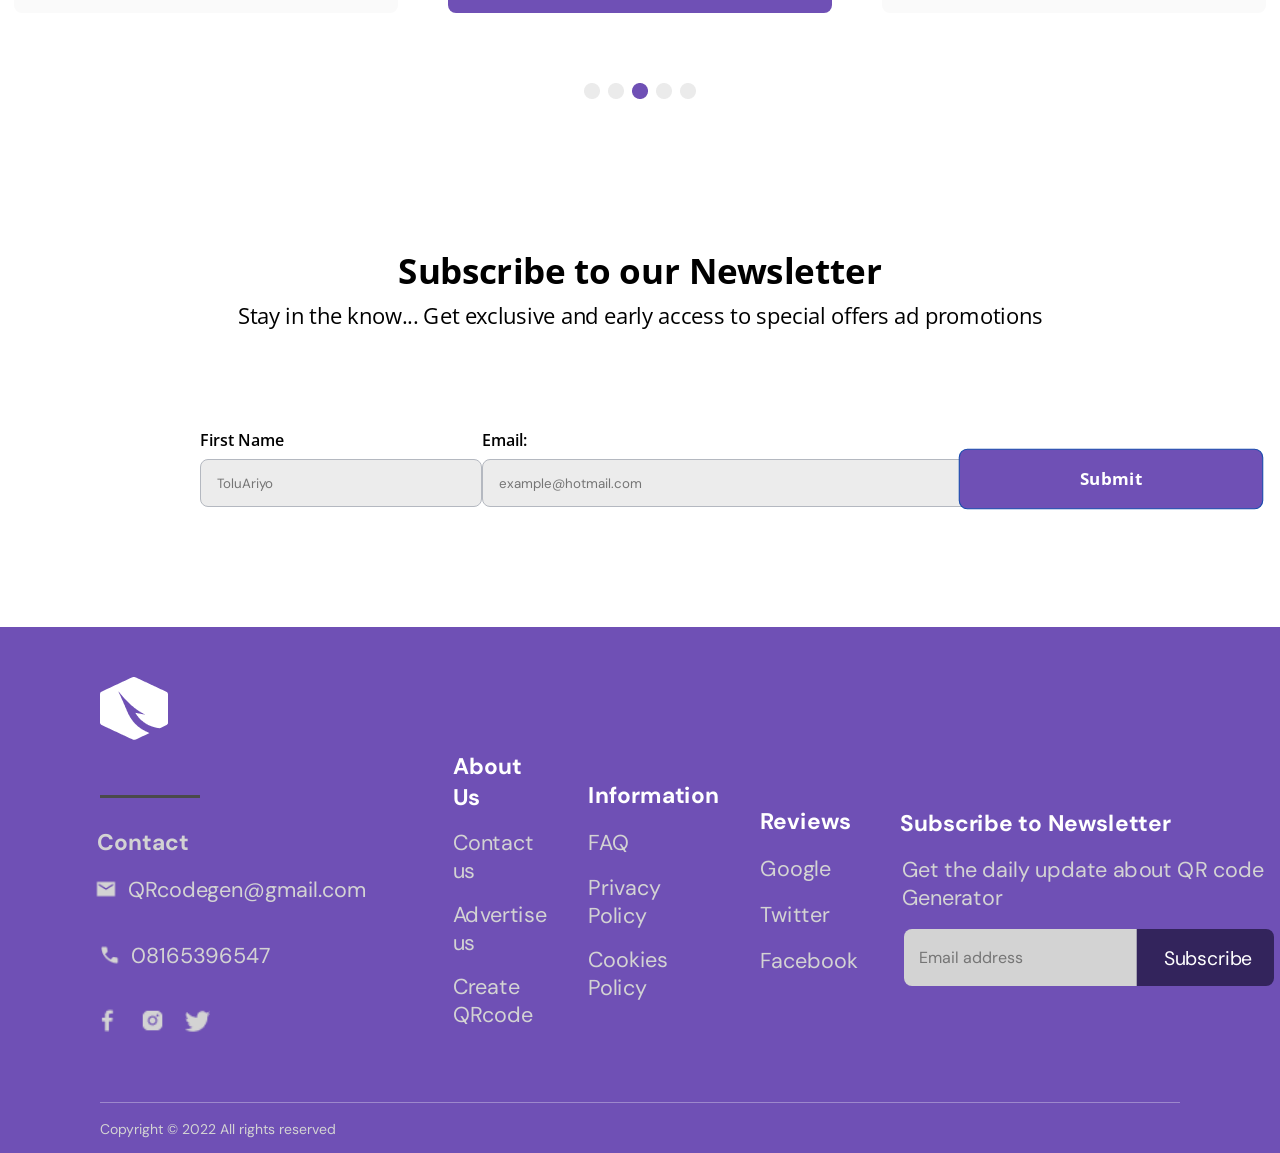
==== commit ff5c9b47: "placed a text on an image" ====
--- a/index.html
+++ b/index.html
@@ -31,7 +31,7 @@
     </header>
 
     <section class="hero">
-      <div class="body-image"></div>
+      <!-- <div class="body-image"></div> -->
       <div class="tagline">
         <p class="details-handled">Details Handled. Qr codes Generated</p>
         <h1>Generate QR codes</h1>
--- a/landing-page.css
+++ b/landing-page.css
@@ -88,28 +88,19 @@
   color: #6f50b5;
   transform: scale(1.1);
 }
-.body-image {
+.hero {
   height: 100vh;
   width: 100%;
   background-image: url(Landing-page-images/Rectangle\ 3.png);
   background-size: cover;
   background-position: 90% center;
   background-repeat: no-repeat;
-  position: relative;
-  display: flex;
-  /* align-items: center; */
-}
-.body-image {
-  
-  align-items: flex-end;
-  padding: 0 20px 60px;
-  overflow: hidden;
+  display: flex;
+  align-items: center;
 }
 
 .tagline {
-  position: absolute;
-  bottom: 100px;
-  left: 150px;
+  margin-left: 120px;
 }
 
 .details-handled {
@@ -780,10 +771,8 @@
   justify-content: space-between;
   align-items: center;
   gap: 50px;
-  /* New lines */
-  width: 100%;
-  flex-wrap: wrap;
-}
+}
+
 .right-footer div h2,
 p {
   text-align: start;
@@ -798,14 +787,6 @@
   font-weight: 400;
   font-size: 1.25rem;
   color: #d3d3d3;
-}
-
-/* New line */
-.right-footer button,
-.right-footer a {
-  width: 100%;
-  max-width: 100%;
-  box-sizing: border-box;
 }
 
 .update {
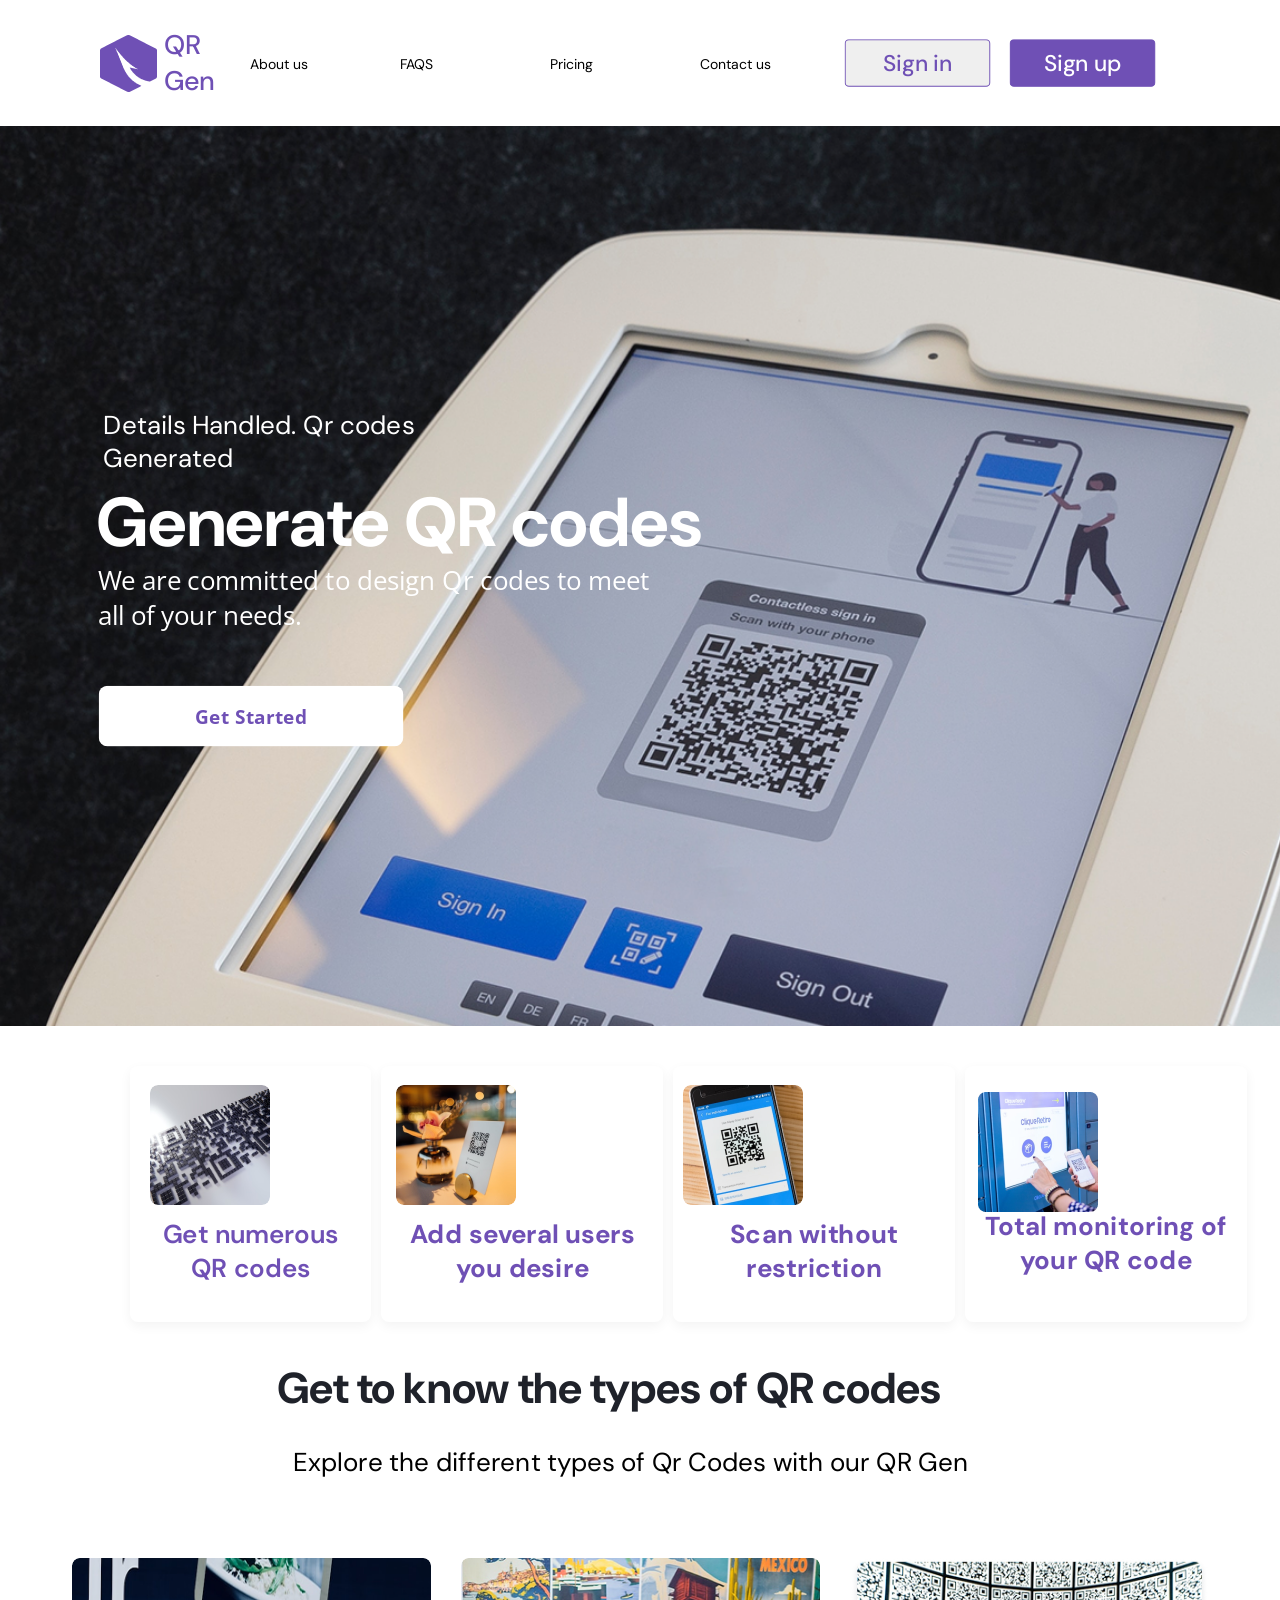
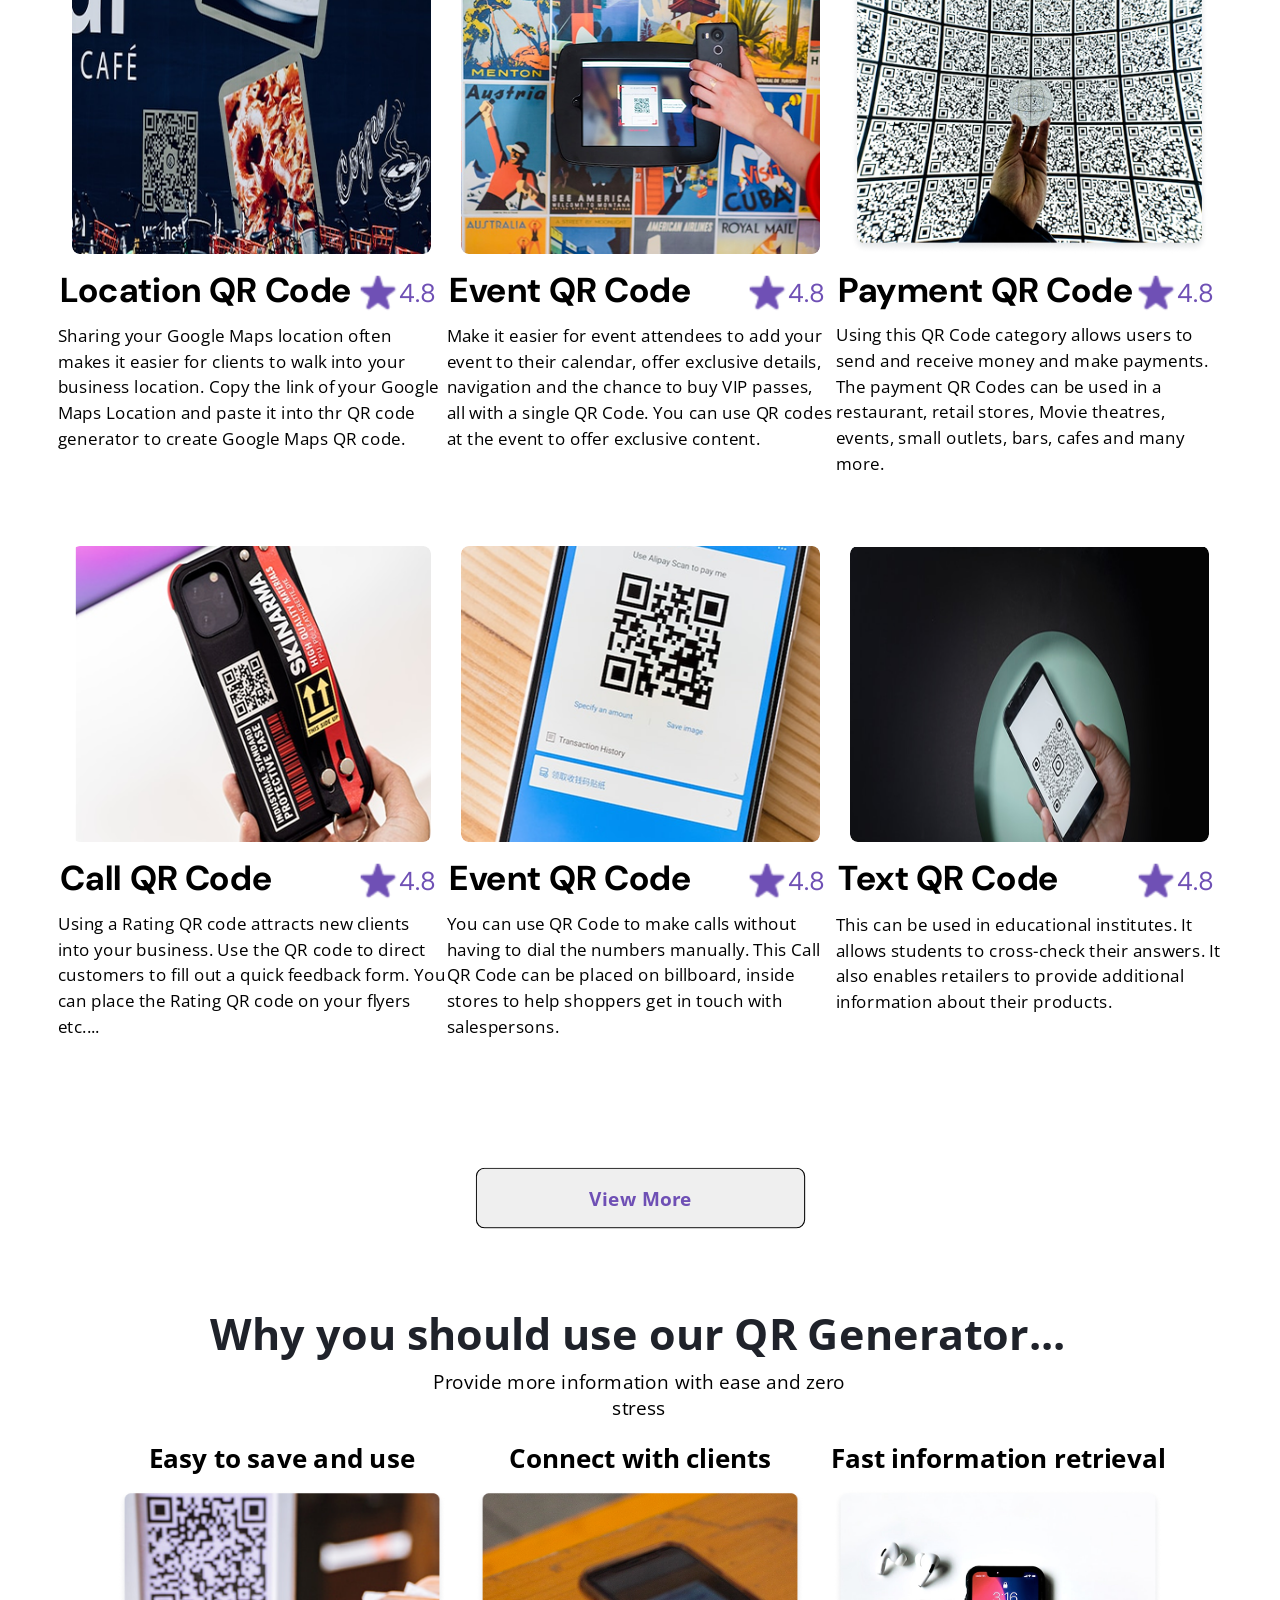
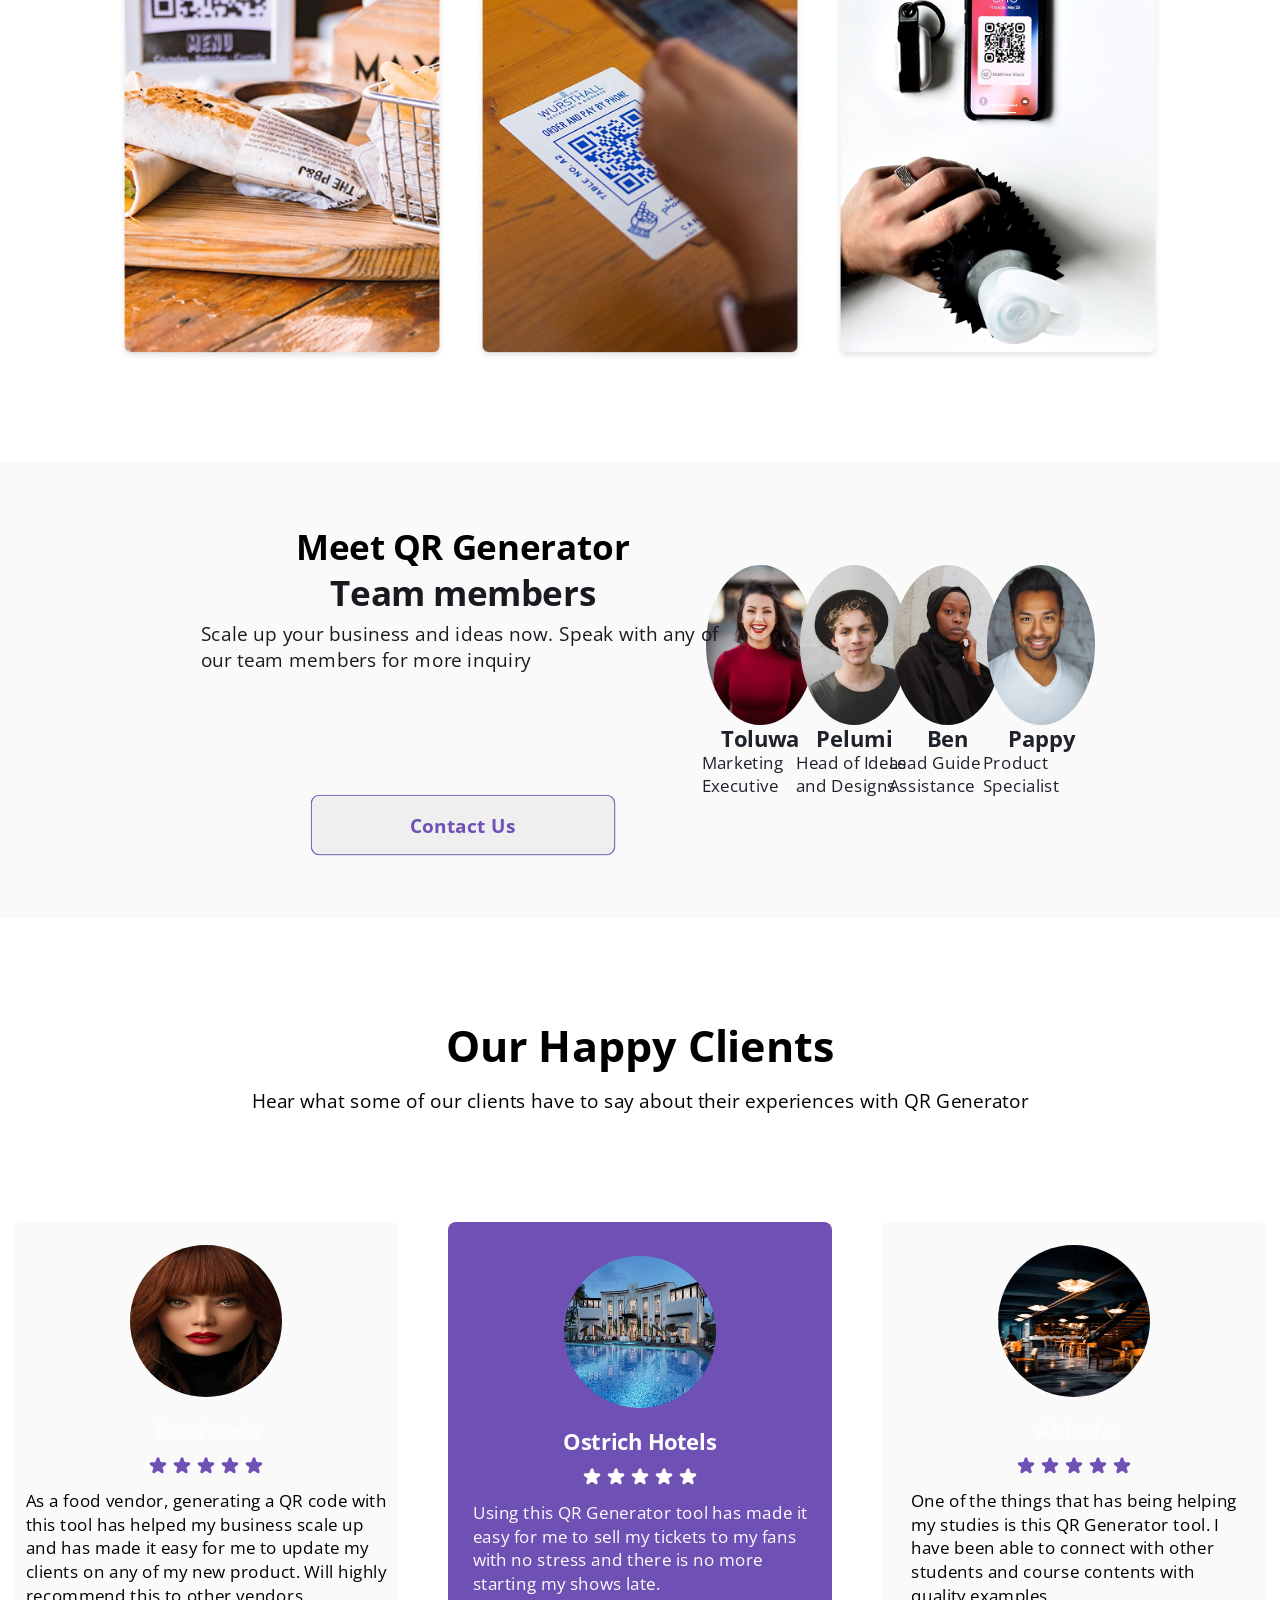
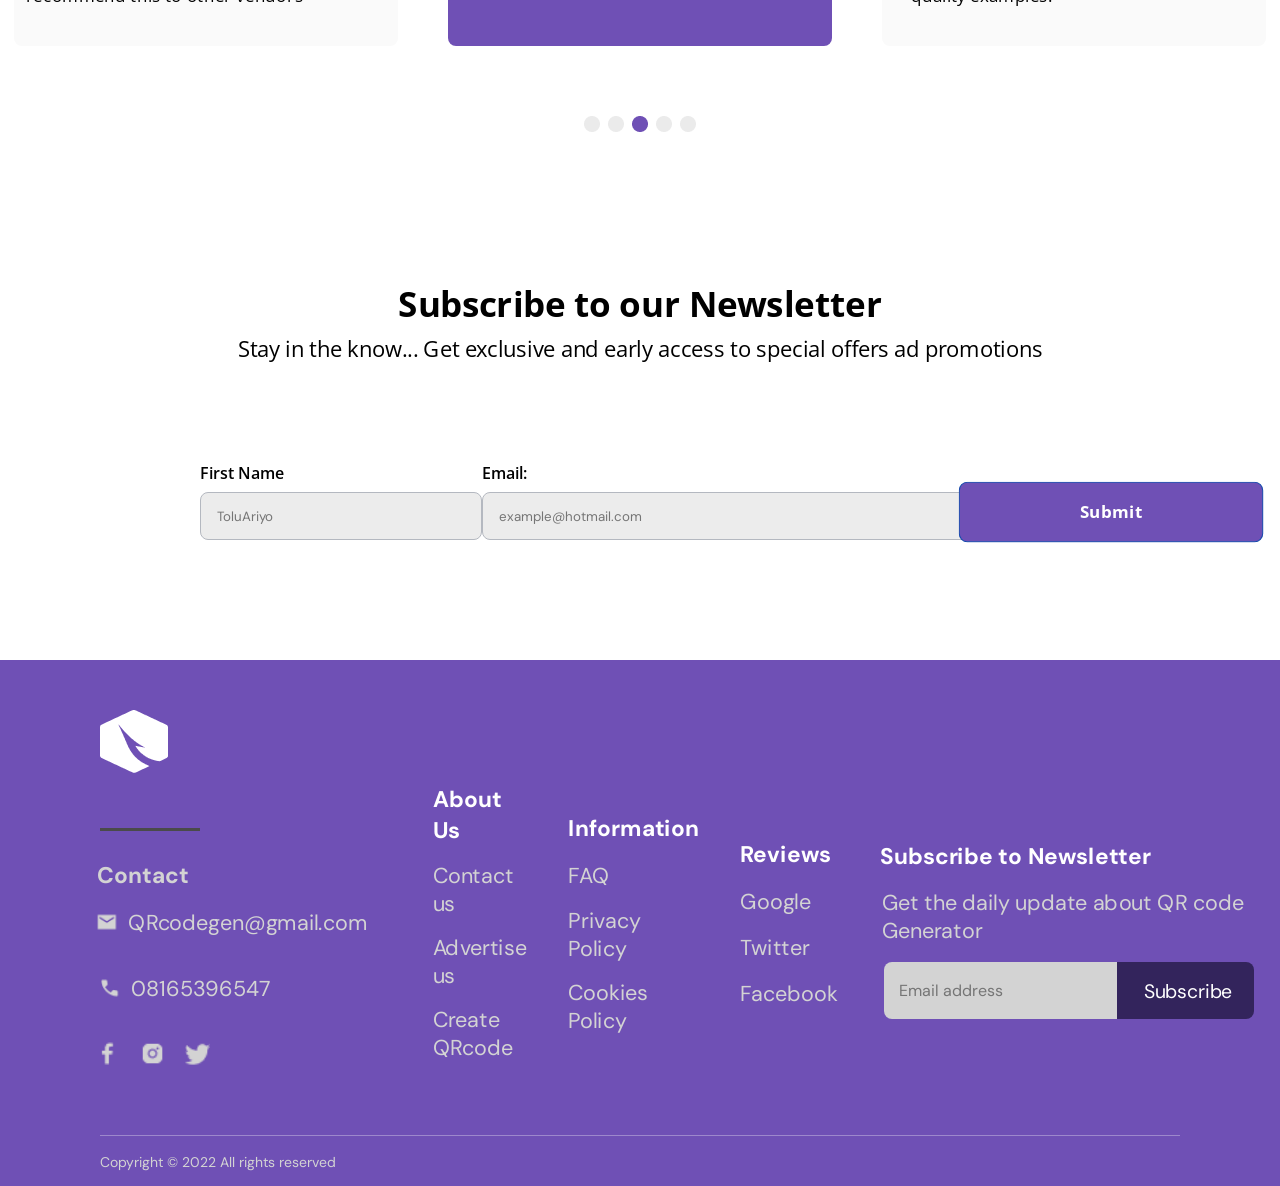
==== commit 5a41689d: "added media responsiveness and fixed body and html css" ====
--- a/index.html
+++ b/index.html
@@ -4,6 +4,7 @@
     <meta charset="UTF-8" />
     <meta name="viewport" content="width=device-width, initial-scale=1.0" />
     <link rel="stylesheet" href="landing-page.css" />
+    <link rel="stylesheet" href="media.css">
 
     <title>QR Generate</title>
   </head>
--- a/landing-page.css
+++ b/landing-page.css
@@ -15,7 +15,8 @@
   font-family: DM sans;
 }
 
-body {
+html, body {
+  max-width: 100%;
   overflow-x: hidden;
 }
 #header-section,
--- a/media.css
+++ b/media.css
@@ -0,0 +1,247 @@
+/* =========================
+   GLOBAL SAFETY FIX (IMPORTANT)
+========================= */
+html, body {
+  max-width: 100%;
+  overflow-x: hidden;
+}
+
+* {
+  box-sizing: border-box;
+}
+
+img {
+  max-width: 100%;
+  height: auto;
+  display: block;
+}
+
+/* =========================
+   TABLET (1024px and below)
+========================= */
+@media (max-width: 1024px) {
+
+  header {
+    padding: 10px 40px;
+  }
+
+  #header-section {
+    flex-direction: column;
+    gap: 20px;
+  }
+
+  nav ul {
+    flex-wrap: wrap;
+    justify-content: center;
+  }
+
+  li {
+    margin-right: 20px;
+  }
+
+  .hero {
+    background-position: center;
+    padding: 60px 20px;
+  }
+
+  .tagline {
+    margin-left: 40px;
+  }
+
+  .features-container {
+    flex-wrap: wrap;
+    justify-content: center;
+    gap: 20px;
+    padding: 40px 60px;
+  }
+
+  .rectangle-container {
+    grid-template-columns: repeat(2, 1fr);
+    padding: 20px 60px;
+    gap: 20px;
+  }
+
+  .star-ratings {
+    grid-template-columns: repeat(2, 1fr);
+    padding: 20px 60px;
+  }
+
+  .team-container {
+    flex-direction: column;
+    height: auto;
+    padding: 40px 60px;
+    gap: 40px;
+  }
+
+  .team-members {
+    grid-template-columns: repeat(2, 1fr);
+    gap: 20px;
+  }
+
+  .easy-fast-connect {
+    flex-wrap: wrap;
+    padding: 20px 60px;
+  }
+
+  .form-container form {
+    flex-direction: column;
+    gap: 20px;
+    padding: 20px 60px;
+  }
+
+  .site-footer {
+    flex-direction: column;
+    height: auto;
+    gap: 40px;
+    padding: 40px 60px;
+  }
+
+  .right-footer {
+    flex-wrap: wrap;
+    margin-left: 0;
+    justify-content: center;
+  }
+}
+
+/* =========================
+   MOBILE (768px and below)
+========================= */
+@media (max-width: 768px) {
+
+  header {
+    padding: 10px 20px;
+  }
+
+  #header-section {
+    flex-direction: column;
+    gap: 20px;
+  }
+
+  nav ul {
+    flex-direction: column;
+    align-items: center;
+    gap: 10px;
+  }
+
+  li {
+    width: auto;
+    margin-right: 0;
+  }
+
+  .hero {
+    height: auto;
+    padding: 80px 20px;
+    text-align: center;
+    background-size: cover;
+    background-position: center;
+  }
+
+  .tagline {
+    margin-left: 0;
+  }
+
+  .tagline h1 {
+    font-size: 2.2rem;
+    width: 100%;
+    height: auto;
+  }
+
+  .details-handled,
+  .committed {
+    width: 100%;
+  }
+
+  .features-container {
+    flex-direction: column;
+    padding: 20px;
+  }
+
+  .feature-card {
+    width: 100%;
+  }
+
+  .rectangle-container {
+    grid-template-columns: 1fr;
+    padding: 20px;
+  }
+
+  .star-ratings {
+    grid-template-columns: 1fr;
+    padding: 20px;
+  }
+
+  .profile {
+    width: 100%;
+  }
+
+  .team-members {
+    grid-template-columns: 1fr;
+  }
+
+  .centered-container p {
+    margin-left: 0;
+    width: 100%;
+  }
+
+  .easy-fast-connect {
+    flex-direction: column;
+    padding: 20px;
+  }
+
+  .form-container form {
+    padding: 20px;
+  }
+
+  .information input,
+  .email input {
+    width: 100%;
+  }
+
+  .subscribe-box {
+    width: 100%;
+  }
+
+  .site-footer {
+    padding: 40px 20px;
+  }
+}
+
+/* =========================
+   SMALL MOBILE (480px and below)
+========================= */
+@media (max-width: 480px) {
+
+  .tagline h1 {
+    font-size: 1.8rem;
+  }
+
+  .details-handled {
+    font-size: 1.1rem;
+  }
+
+  .committed {
+    font-size: 1rem;
+  }
+
+  .get-started-btn,
+  .sign-in,
+  .sign-up,
+  .view-more-btn,
+  .contact-us-btn {
+    width: 100%;
+  }
+
+  .team-members img {
+    width: 120px;
+    height: 120px;
+  }
+
+  .profile {
+    padding: 20px;
+    height: auto;
+  }
+
+  .rectangle-main h2 {
+    font-size: 1.2rem;
+  }
+}
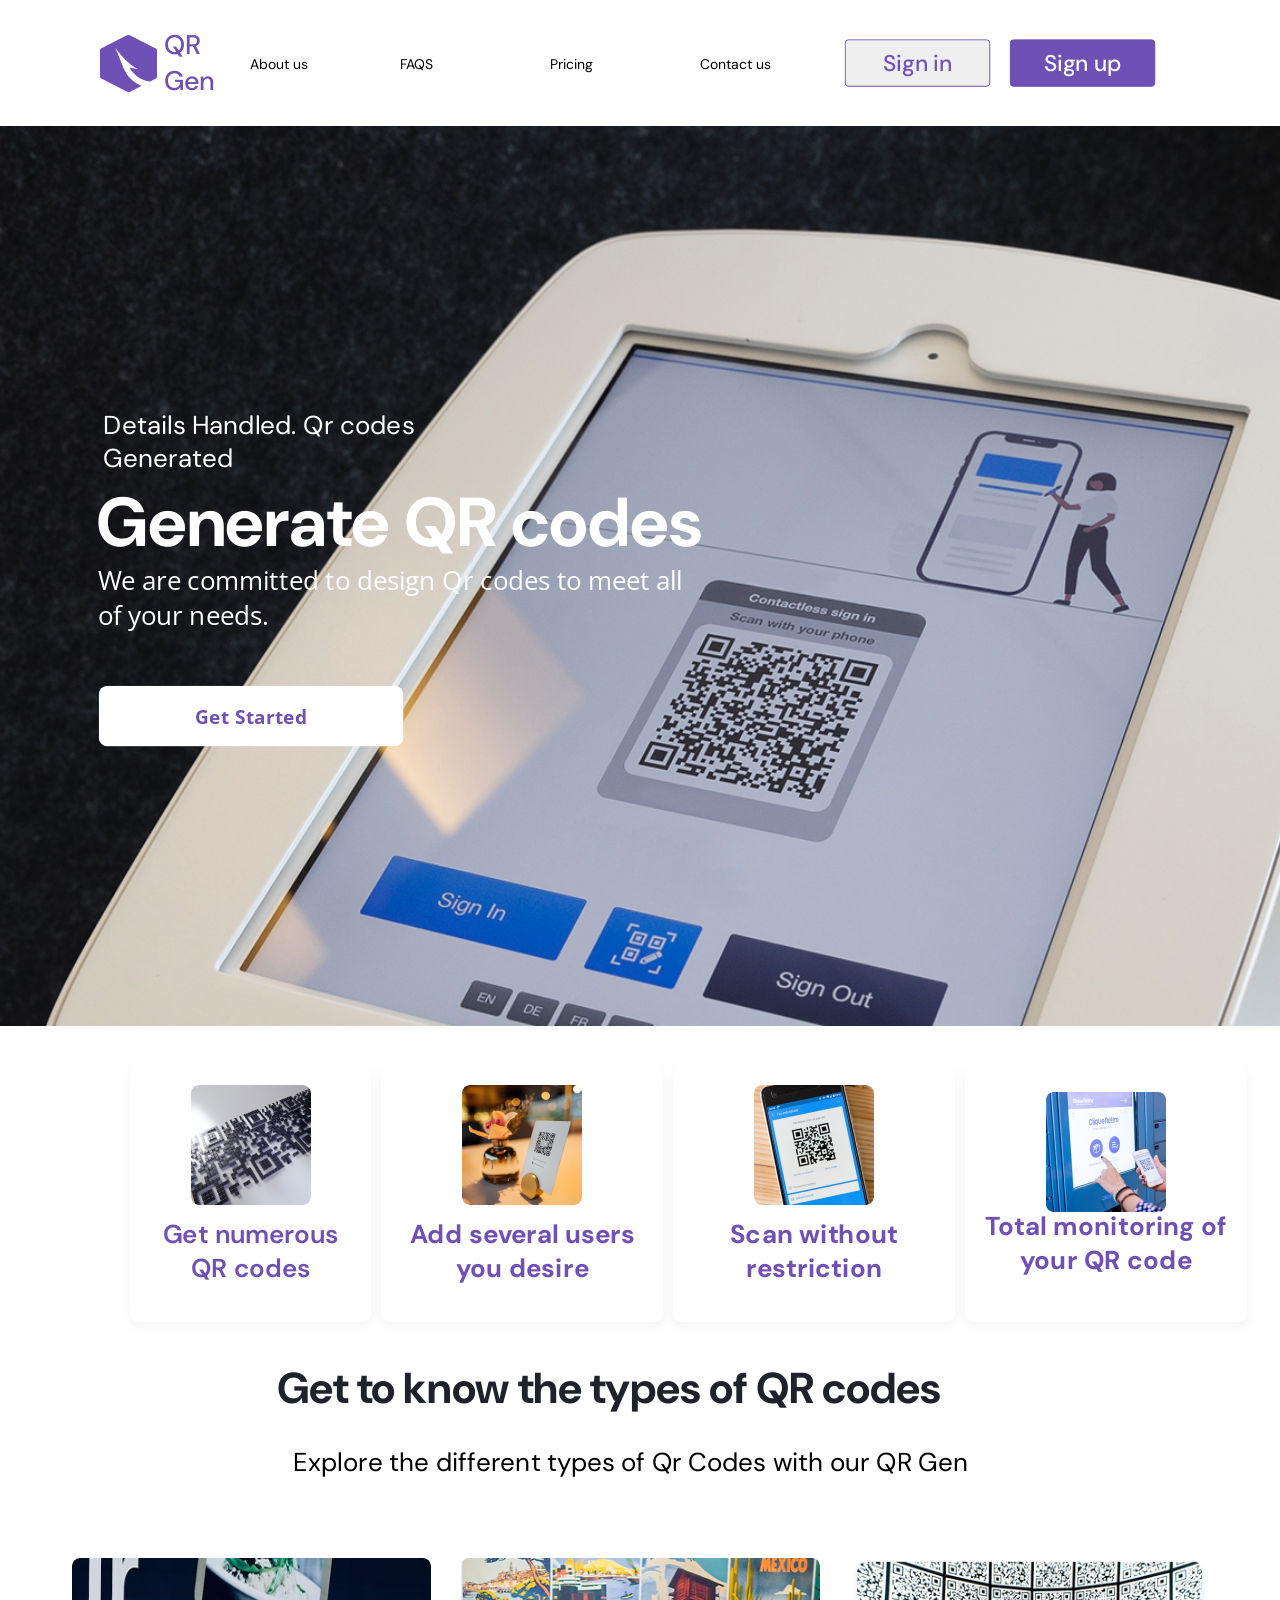
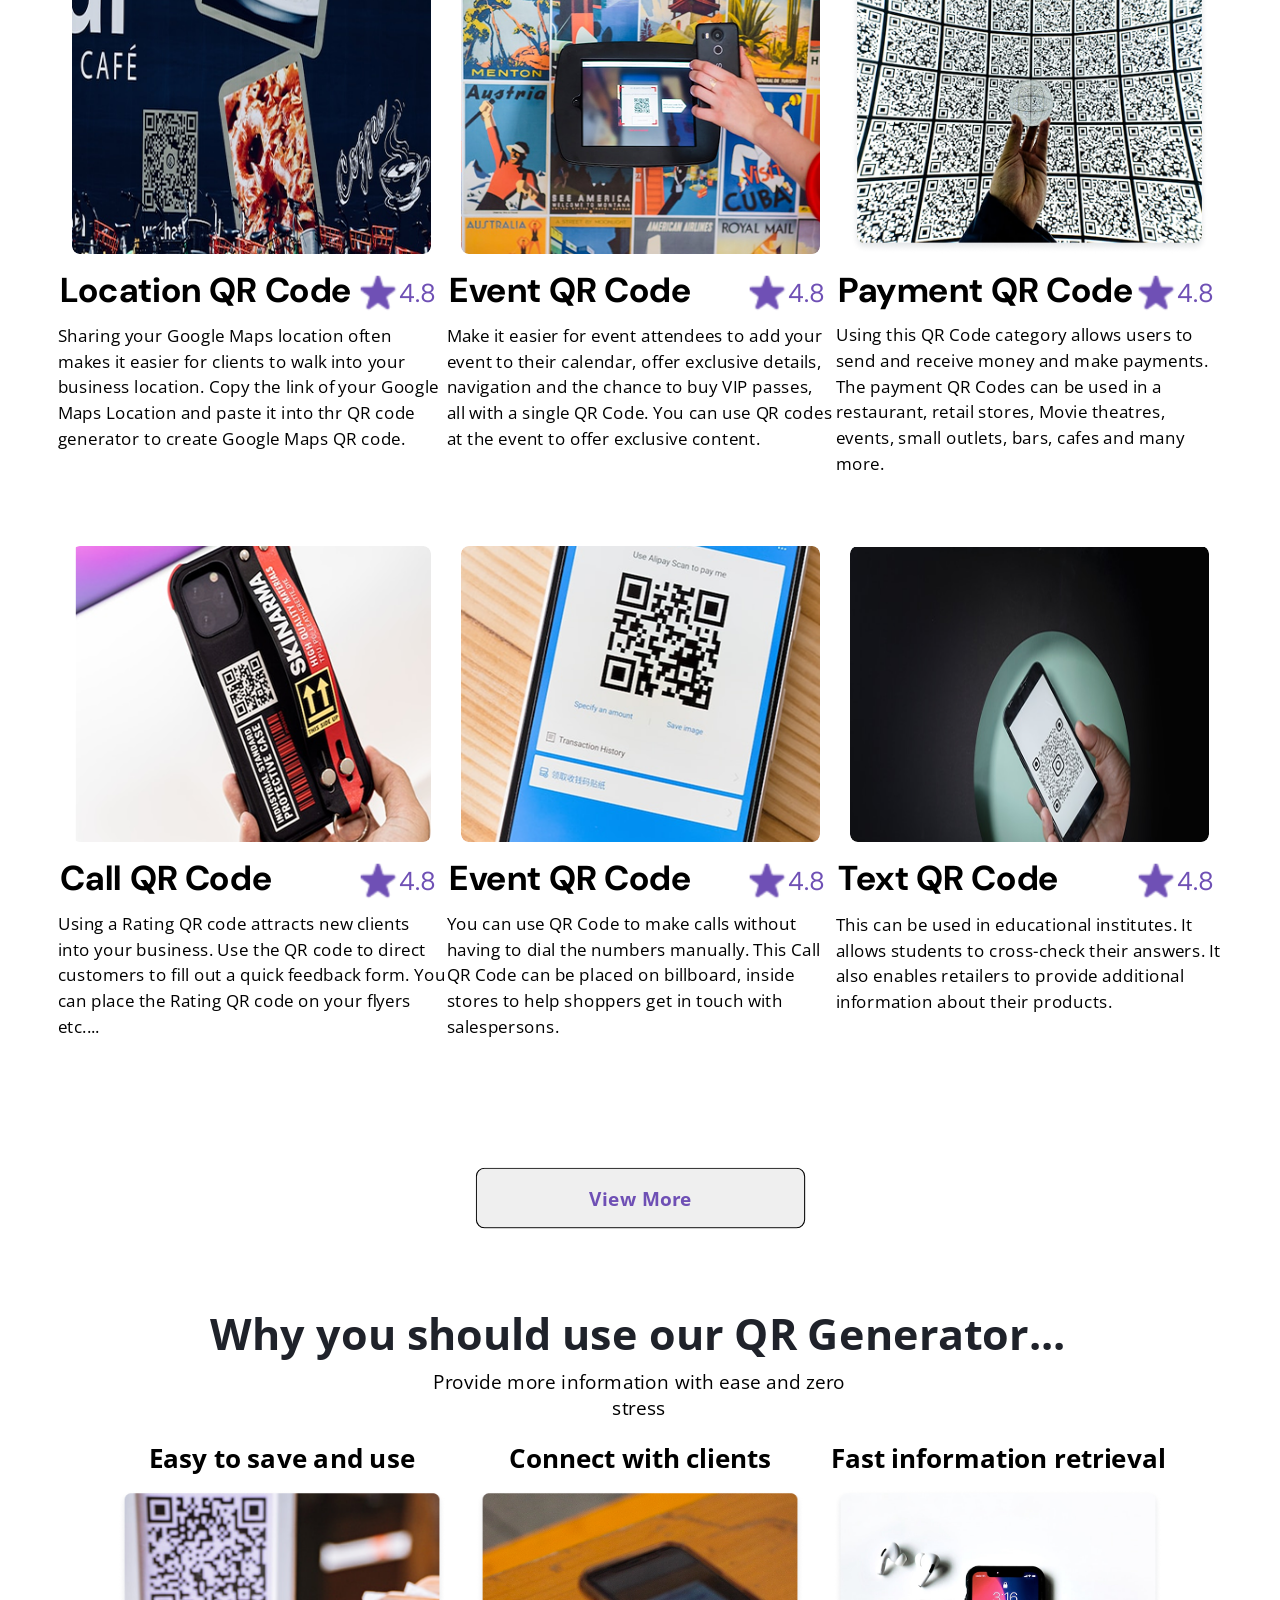
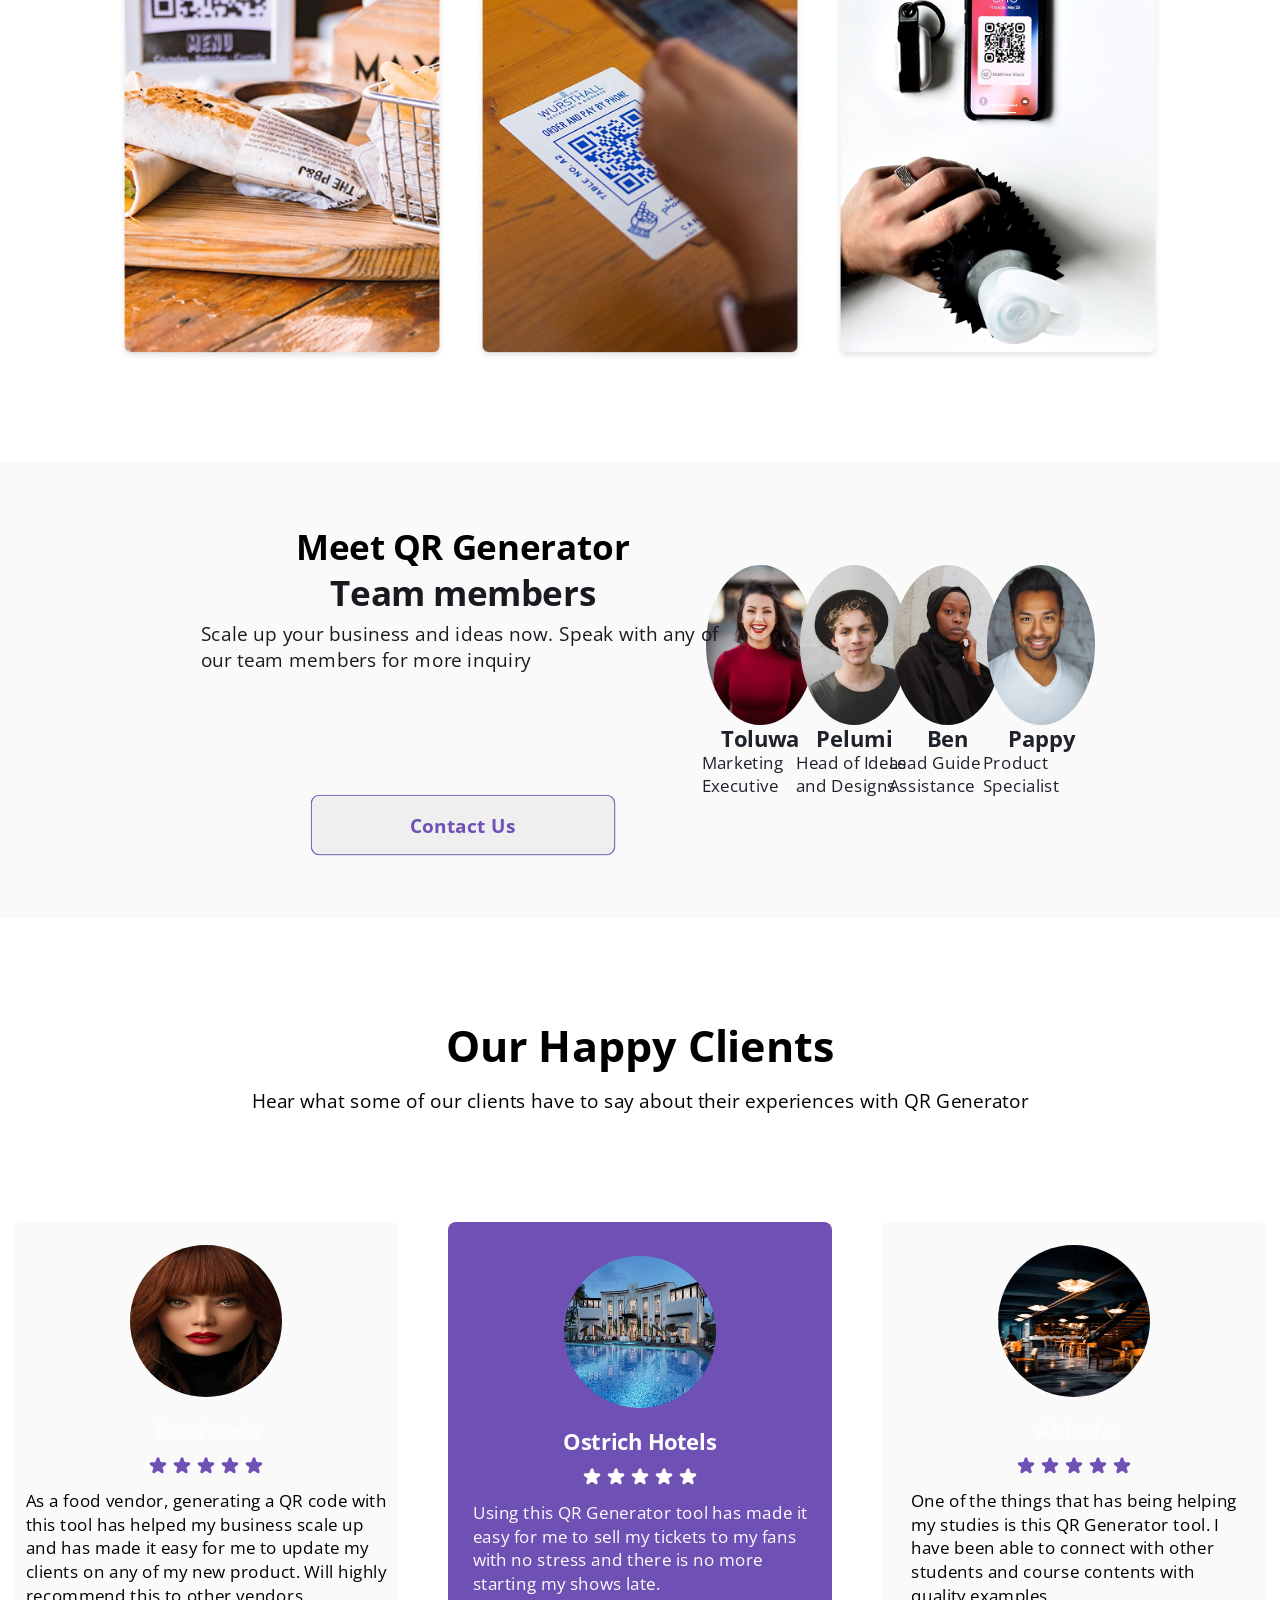
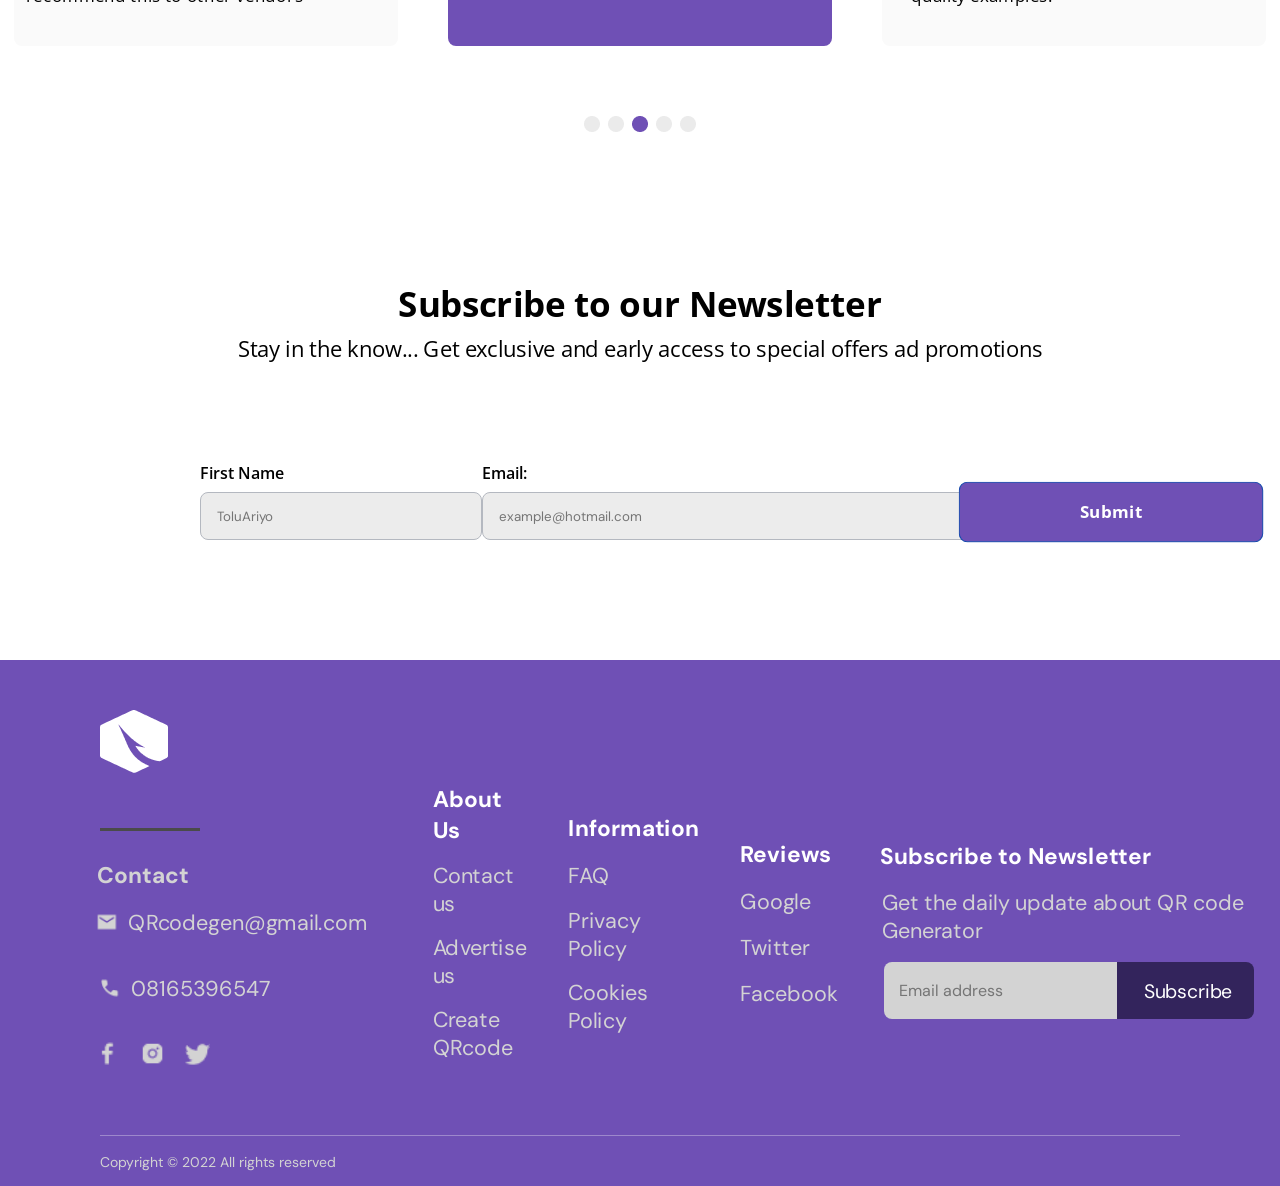
==== commit 8f8fc737: "media responsiveness for mobile 768px and below" ====
--- a/index.html
+++ b/index.html
@@ -37,7 +37,7 @@
         <p class="details-handled">Details Handled. Qr codes Generated</p>
         <h1>Generate QR codes</h1>
         <p class="committed">
-          We are committed to design Qr codes to meet <br />
+          We are committed to design Qr codes to meet
           all of your needs.
         </p>
         <button class="get-started-btn">Get Started</button>
@@ -397,7 +397,7 @@
         </div>
 
         <div class="information">
-          <button type="submit">Submit</button>
+          <button class="info-btn" type="submit">Submit</button>
         </div>
       </form>
     </section>
@@ -449,7 +449,7 @@
             <p>Facebook</p>
           </div>
 
-          <div>
+          <div class="letter">
             <h2 class="last">Subscribe to Newsletter</h2>
             <p class="update">Get the daily update about QR code Generator</p>
             <div class="subscribe-box">
--- a/landing-page.css
+++ b/landing-page.css
@@ -178,6 +178,11 @@
 
 .feature-card:hover img {
   transform: scale(1.05);
+}
+.image-wrapper {
+  display: flex;
+  align-items: center;
+  flex-direction: column;
 }
 .flight,
 .tourism,
--- a/media.css
+++ b/media.css
@@ -84,10 +84,20 @@
   }
 
   .form-container form {
-    flex-direction: column;
+    width: 100%;
+    flex-direction: column;
+    align-items: stretch;
     gap: 20px;
     padding: 20px 60px;
   }
+input {
+    width: 100% !important;
+    max-width: 100% !important;
+    min-width: 100% !important;
+    box-sizing: border-box !important;
+}
+
+
 
   .site-footer {
     flex-direction: column;
@@ -113,8 +123,12 @@
   }
 
   #header-section {
-    flex-direction: column;
-    gap: 20px;
+    margin-left: 20px;
+    flex-direction: column;
+    gap: 20px;
+  }
+  .qr-img {
+    margin-left: -35px;
   }
 
   nav ul {
@@ -126,15 +140,20 @@
   li {
     width: auto;
     margin-right: 0;
-  }
-
+    margin-left: -25px;
+  }
+  
   .hero {
-    height: auto;
-    padding: 80px 20px;
+    display: flex;
+    height: auto;
+    padding: 80px 50px;
     text-align: center;
     background-size: cover;
     background-position: center;
   }
+  .hero p, h1 {
+    text-align:start;
+  }
 
   .tagline {
     margin-left: 0;
@@ -196,16 +215,135 @@
   .email input {
     width: 100%;
   }
-
-  .subscribe-box {
-    width: 100%;
-  }
-
+  .information button {
+    width: 100%;
+    box-sizing: border-box;
+    margin-top: 30px;
+  }
+
+ .subscribe-box {
+    flex-direction: column;
+    gap: 15px;
+    border-radius: 0;
+    overflow: visible;
+    box-sizing: border-box;
+    padding: 0 30px;
+  }
+
+  .subscribe-box input {
+    width: 100% !important;
+    box-sizing: border-box;
+    border-radius: 8px;
+  }
+
+  .subscribe-box button {
+    width: 100% !important;
+    box-sizing: border-box;
+    padding: 18px 25px;
+    border-radius: 8px;
+  }
+  .letter h2 {
+    text-align: start;
+    margin-left: 40px;
+  }
+.letter p {
+  text-align: start;
+  margin-left: 40px;
+  width: 300px;
+}
   .site-footer {
     padding: 40px 20px;
   }
-}
-
+
+.get-started-btn,
+  .view-more-btn,
+  .contact-us-btn {
+    width: 50%;
+  }
+  .get-started-btn {
+    margin-left: -145px;
+  }
+  .explore h2 {
+    text-align: center;
+    font-size: 1.25rem;
+    margin-bottom: -20px;
+    margin-top: 30px;
+  }
+  .explore p {
+    text-align: center;
+    font-size: 0.75rem;
+    margin-bottom: -50px;
+  }
+ 
+  .ratings-class h2 {
+    margin-left: 15px;
+  }
+  .ratings {
+   margin-top: -35px;
+   
+  }
+  .ratings span {
+    font-size: 1rem;
+    margin-bottom: -15px;
+  }
+  .ratings img {
+    width: 16px;
+    height: 16px;
+  }
+  .rectangle-container p {
+    padding: 0 20px;
+    font-size: 0.9rem;
+  }
+  .centered-container h2{
+    text-align: center;
+    font-size: 1.25rem;
+    width: 300px;
+  }
+  .scale h2, .team, .happy-client h2, .subscribe-container h2 {
+    text-align: center;
+    font-size: 1.25rem;
+  }
+
+  
+  .team {
+    display: block;
+    margin-left: -3px !important;
+  }
+  .centered-container p, .scale p, .happy-client p, .subscribe-container p {
+    text-align: center;
+    font-size: 0.75rem;
+    
+  }
+  .subscribe-container p   {
+    width: 300px;
+    margin-left: 40px;
+  }
+ 
+  .happy-client p {
+    width: 300px;
+    margin-left: 50px;
+  }
+  .our-team {
+    text-align: center !important;
+    font-size: 0.75rem !important;
+    color: #181A20 !important;
+  }
+  .scale p {
+    margin-top: -35px;
+    margin-bottom: -50px;
+  }
+  .team-members p {
+    text-align: center;
+  }
+  .team-members img {
+    margin-bottom: 15px;
+  }
+  .footer-copyright {
+    margin-left: -30px;
+  }
+  .line2 {
+    display: none;
+  }
 /* =========================
    SMALL MOBILE (480px and below)
 ========================= */
@@ -224,11 +362,9 @@
   }
 
   .get-started-btn,
-  .sign-in,
-  .sign-up,
   .view-more-btn,
   .contact-us-btn {
-    width: 100%;
+    width: 50%;
   }
 
   .team-members img {
